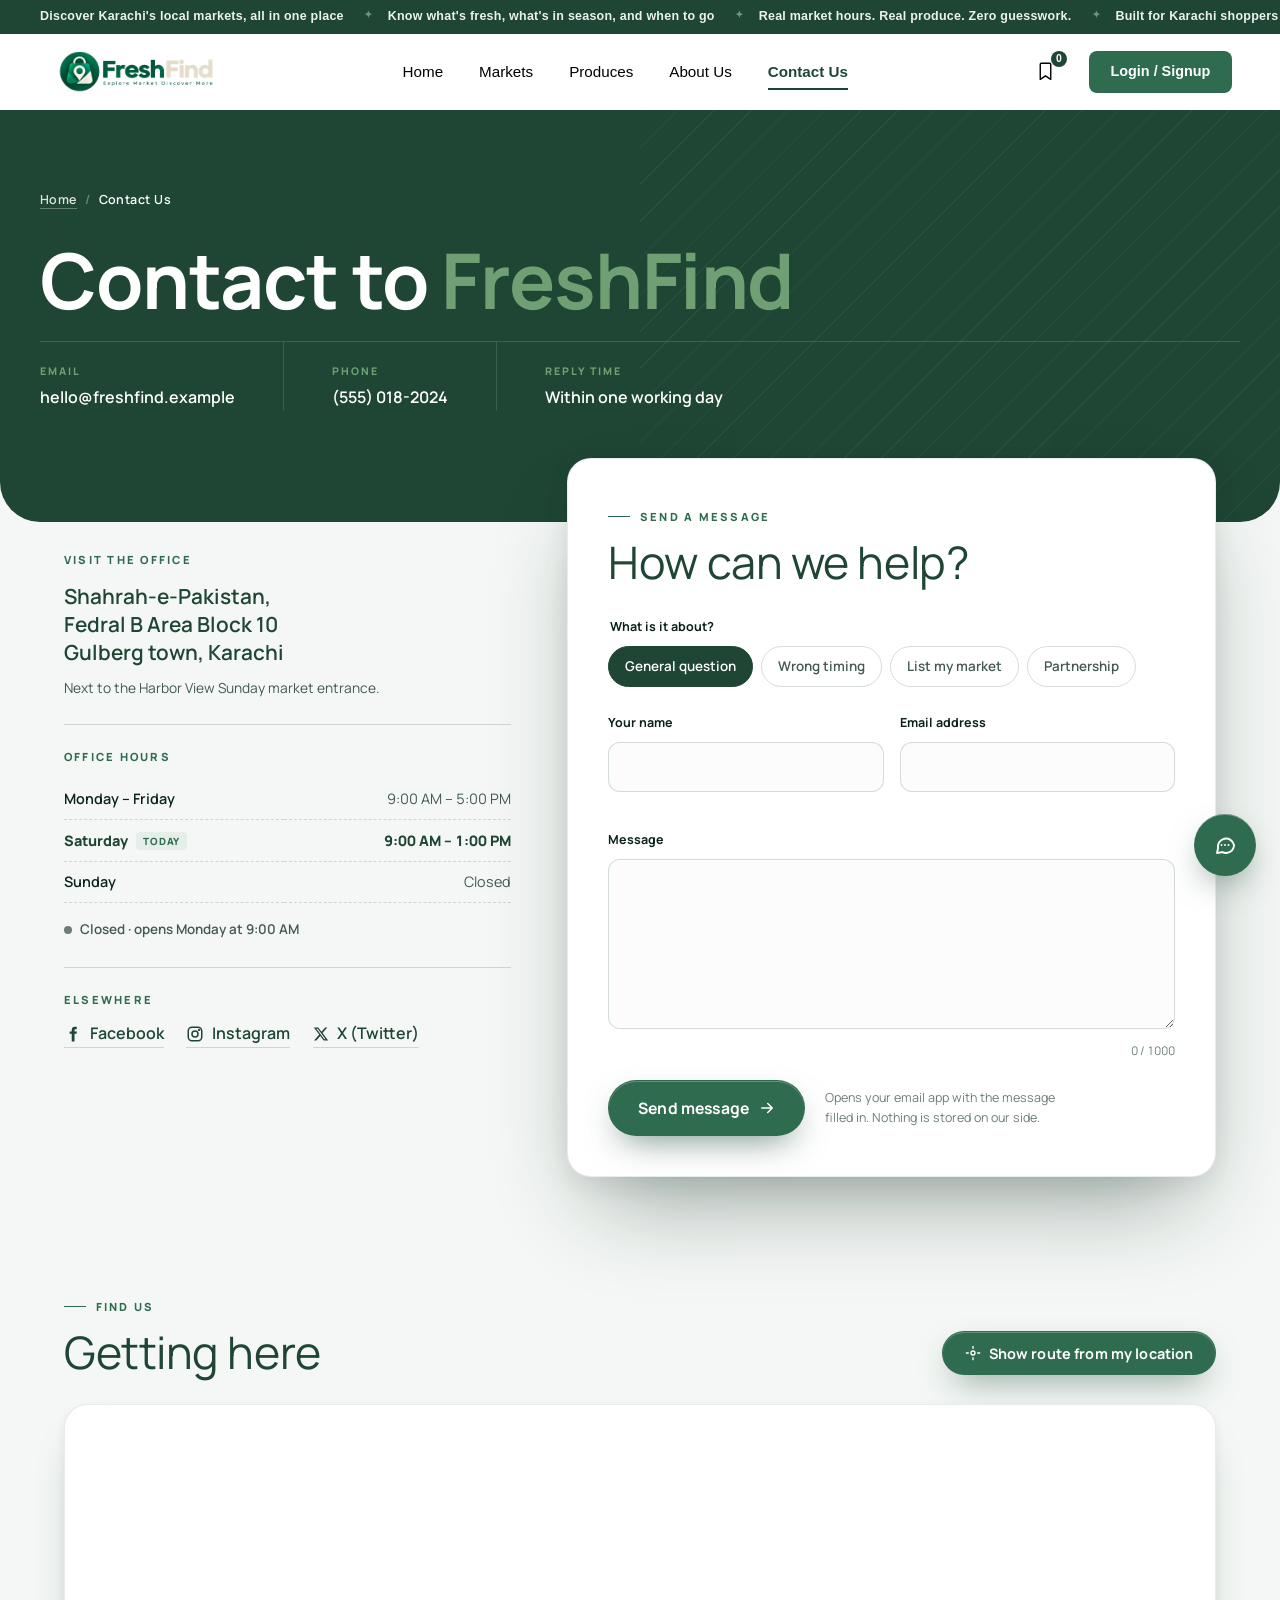
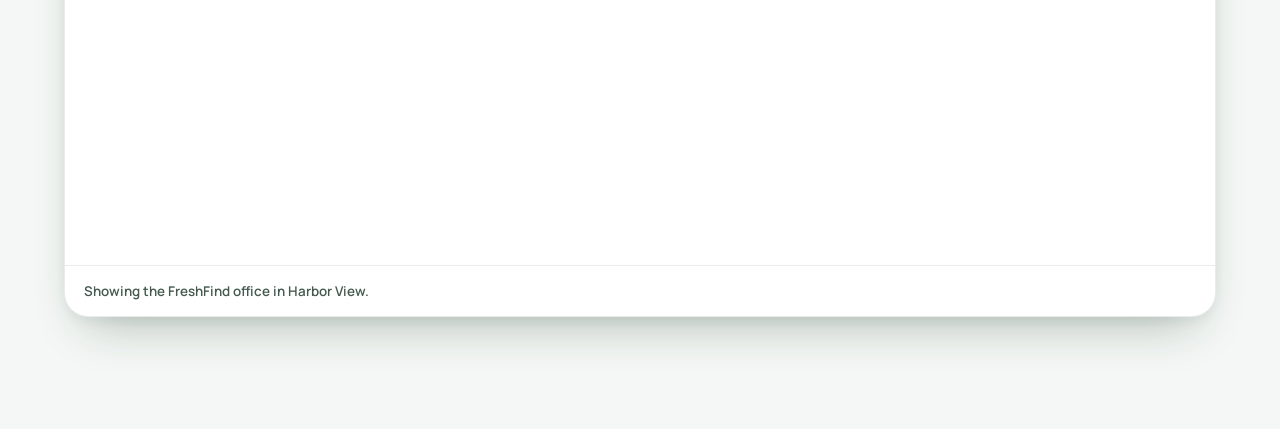
==== contact.html @ 45d4ac22 "testing responsive" ====
﻿<!DOCTYPE html>
<html lang="en">
<head>
<meta charset="UTF-8" />
<meta name="viewport" content="width=device-width, initial-scale=1.0" />
<title>Contact Us | FreshFind</title>
<meta name="description" content="Get in touch with the FreshFind team — questions about market listings, timings, or adding your farmers market." />
<meta name="theme-color" content="#1F4635" />

<link rel="icon" href="data:image/svg+xml,<svg xmlns=%22http://www.w3.org/2000/svg%22 viewBox=%220 0 100 100%22><text y=%22.9em%22 font-size=%2290%22>🥬</text></svg>" />

<link rel="preconnect" href="https://fonts.googleapis.com" />
<link rel="preconnect" href="https://fonts.gstatic.com" crossorigin />
<link href="https://fonts.googleapis.com/css2?family=Instrument+Serif:ital@0;1&family=Manrope:wght@400;500;600;700;800&display=swap" rel="stylesheet" />

<!-- shared site styles (navbar, footer, buttons, chat) + page styles -->
<link rel="stylesheet" href="css/index.css" />
<link rel="stylesheet" href="css/navbar.css" />
<link rel="stylesheet" href="css/contact.css" />
</head>
<body class="page-contact">

<div class="scroll-progress" id="scrollProgress" aria-hidden="true"></div>
<a href="#main" class="skip-link">Skip to main content</a>

<!-- ===================== TICKER ===================== -->
<div class="ff-ticker" id="ffTicker">
  <span class="sr-only">FreshFind helps you discover Karachi's local markets — what they sell, when they're open, and what's fresh right now.</span>
  <div class="ff-ticker__track" aria-hidden="true">
    <span class="ff-ticker__item">Discover Karachi's local markets, all in one place</span>
    <span class="ff-ticker__item">Know what's fresh, what's in season, and when to go</span>
    <span class="ff-ticker__item">Real market hours. Real produce. Zero guesswork.</span>
    <span class="ff-ticker__item">Built for Karachi shoppers who want it fresh, not stale</span>
    <span class="ff-ticker__item">Discover Karachi's local markets, all in one place</span>
    <span class="ff-ticker__item">Know what's fresh, what's in season, and when to go</span>
    <span class="ff-ticker__item">Real market hours. Real produce. Zero guesswork.</span>
    <span class="ff-ticker__item">Built for Karachi shoppers who want it fresh, not stale</span>
  </div>
</div>

<!-- ===================== NAVBAR ===================== -->
<header class="ff-navbar" id="ffNavbar" data-ff-state="top">
  <div class="ff-navbar__inner">

    <a href="index.html" class="ff-navbar__logo" aria-label="FreshFind">
      <img src="images/navbar/logo.png" alt="">
    </a>

    <nav class="ff-navbar__nav" aria-label="Primary">
      <ul class="ff-navbar__links">
        <li><a href="index.html" class="ff-navbar__link" data-ff-nav-link>Home</a></li>
        <li><a href="index.html#markets" class="ff-navbar__link" data-ff-nav-link>Markets</a></li>
        <li><a href="index.html#produces" class="ff-navbar__link" data-ff-nav-link>Produces</a></li>
        <li><a href="about.html" class="ff-navbar__link" data-ff-nav-link>About Us</a></li>
        <li><a href="contact.html" class="ff-navbar__link is-active" data-ff-nav-link aria-current="page">Contact Us</a></li>
      </ul>
    </nav>

    <div class="ff-navbar__actions">
      <button type="button" class="ff-navbar__bookmark" id="ffBookmarkBtn" aria-label="View saved items (0)">
        <svg class="ff-navbar__bookmark-icon" viewBox="0 0 24 24" fill="none" aria-hidden="true">
          <path d="M6 3.75C6 3.05964 6.55964 2.5 7.25 2.5H16.75C17.4404 2.5 18 3.05964 18 3.75V21L12 17L6 21V3.75Z"
            stroke="currentColor" stroke-width="1.6" stroke-linejoin="round" />
        </svg>
        <span class="ff-navbar__bookmark-badge" id="ffBookmarkCount" data-ff-count>0</span>
      </button>

      <a href="freshfind-login.html" class="ff-navbar__auth">Login / Signup</a>

      <button type="button" class="ff-navbar__hamburger" id="ffHamburgerBtn" aria-label="Open menu"
        aria-expanded="false" aria-controls="ffMobileMenu">
        <span class="ff-navbar__hamburger-line"></span>
        <span class="ff-navbar__hamburger-line"></span>
        <span class="ff-navbar__hamburger-line"></span>
      </button>
    </div>
  </div>

  <nav class="ff-mobile-menu" id="ffMobileMenu" aria-label="Mobile" hidden>
    <ul class="ff-mobile-menu__links">
      <li><a href="index.html" class="ff-mobile-menu__link" data-ff-nav-link>Home</a></li>
      <li><a href="index.html#markets" class="ff-mobile-menu__link" data-ff-nav-link>Markets</a></li>
      <li><a href="index.html#produces" class="ff-mobile-menu__link" data-ff-nav-link>Produces</a></li>
      <li><a href="about.html" class="ff-mobile-menu__link" data-ff-nav-link>About Us</a></li>
      <li><a href="contact.html" class="ff-mobile-menu__link is-active" data-ff-nav-link aria-current="page">Contact Us</a></li>
    </ul>
    <a href="freshfind-login.html" class="ff-mobile-menu__auth">Login / Signup</a>
  </nav>
</header>

<main id="main">

  <!-- ===================== PAGE HEADER ===================== -->
  <section class="page-header">
    <div class="page-header-inner">
      <nav class="breadcrumb" aria-label="Breadcrumb">
        <ol>
          <li><a href="index.html">Home</a></li>
          <li aria-current="page">Contact Us</li>
        </ol>
      </nav>

      <h1>Contact to <em>FreshFind</em></h1>

      <ul class="quick-contact">
        <li>
          <span class="qc-label">Email</span>
          <a href="mailto:hello@freshfind.example">hello@freshfind.example</a>
        </li>
        <li>
          <span class="qc-label">Phone</span>
          <a href="tel:+15550182024">(555) 018-2024</a>
        </li>
        <li>
          <span class="qc-label">Reply time</span>
          <span>Within one working day</span>
        </li>
      </ul>
    </div>
  </section>

  <!-- ===================== FORM + DETAILS ===================== -->
  <section class="contact-main">
    <div class="contact-grid">

      <div class="form-card reveal">
        <div class="form-card-head">
          <span class="step-label">Send a message</span>
          <h2>How can we help?</h2>
        </div>

        <form id="contactForm" novalidate>
          <fieldset class="topic-group">
            <legend>What is it about?</legend>
            <div class="topic-options">
              <label><input type="radio" name="topic" value="General question" checked /> <span>General question</span></label>
              <label><input type="radio" name="topic" value="Wrong market timing" /> <span>Wrong timing</span></label>
              <label><input type="radio" name="topic" value="List my market" /> <span>List my market</span></label>
              <label><input type="radio" name="topic" value="Partnership" /> <span>Partnership</span></label>
            </div>
          </fieldset>

          <div class="form-row">
            <div class="form-field">
              <label for="cName">Your name</label>
              <input type="text" id="cName" name="name" autocomplete="name" required />
              <small class="field-error" data-error-for="cName"></small>
            </div>
            <div class="form-field">
              <label for="cEmail">Email address</label>
              <input type="email" id="cEmail" name="email" autocomplete="email" required />
              <small class="field-error" data-error-for="cEmail"></small>
            </div>
          </div>

          <div class="form-field" id="marketField" hidden>
            <label for="cMarket">Which market? <span class="optional">(name &amp; area)</span></label>
            <input type="text" id="cMarket" name="market" placeholder="e.g. Riverside Farmers Market, Riverside" />
          </div>

          <div class="form-field">
            <label for="cMessage">Message</label>
            <textarea id="cMessage" name="message" rows="6" maxlength="1000" required></textarea>
            <div class="field-foot">
              <small class="field-error" data-error-for="cMessage"></small>
              <small class="char-count" id="charCount">0 / 1000</small>
            </div>
          </div>

          <div class="form-actions">
            <button type="submit" class="btn btn-primary btn-lg">
              Send message
              <svg viewBox="0 0 24 24" width="18" height="18" fill="none" stroke="currentColor" stroke-width="2" stroke-linecap="round" stroke-linejoin="round" aria-hidden="true"><path d="M5 12h14M13 6l6 6-6 6"/></svg>
            </button>
            <p class="form-note">Opens your email app with the message filled in. Nothing is stored on our side.</p>
          </div>
        </form>

        <div class="form-success" id="formSuccess" hidden>
          <h3>Almost done</h3>
          <p>Your email app should now be open with the message ready. Press <strong>Send</strong> there and we'll get back to you within one working day.</p>
          <button type="button" class="btn btn-outline" id="newMessageBtn">Write another message</button>
        </div>
      </div>

      <aside class="details reveal">
        <div class="details-block">
          <h3>Visit the office</h3>
          <address>
            Shahrah-e-Pakistan,<br>
            Fedral B Area Block 10 <br>
            Gulberg town, Karachi
          </address>
          <p class="details-note">Next to the Harbor View Sunday market entrance.</p>
        </div>

        <div class="details-block">
          <h3>Office hours</h3>
          <table class="hours-table" id="hoursTable">
            <tbody>
              <tr data-days="1,2,3,4,5"><th scope="row">Monday – Friday</th><td>9:00 AM – 5:00 PM</td></tr>
              <tr data-days="6"><th scope="row">Saturday</th><td>9:00 AM – 1:00 PM</td></tr>
              <tr data-days="0"><th scope="row">Sunday</th><td>Closed</td></tr>
            </tbody>
          </table>
          <p class="office-status" id="officeStatus" aria-live="polite"></p>
        </div>

        <div class="details-block">
          <h3>Elsewhere</h3>
          <ul class="social-list">
            <li><a href="#">
              <svg viewBox="0 0 24 24" width="18" height="18" fill="currentColor" aria-hidden="true"><path d="M14 8.5V6.8c0-.8.2-1.3 1.4-1.3H17V2.3c-.3 0-1.3-.1-2.5-.1-2.5 0-4.2 1.5-4.2 4.3v2H7.5v3.3h2.8V22H14v-10.2h2.8l.4-3.3H14z"/></svg>
              Facebook</a></li>
            <li><a href="#">
              <svg viewBox="0 0 24 24" width="18" height="18" fill="none" stroke="currentColor" stroke-width="2" stroke-linecap="round" stroke-linejoin="round" aria-hidden="true"><rect x="3" y="3" width="18" height="18" rx="5"/><circle cx="12" cy="12" r="4"/><circle cx="17.5" cy="6.5" r=".6" fill="currentColor"/></svg>
              Instagram</a></li>
            <li><a href="#">
              <svg viewBox="0 0 24 24" width="16" height="16" fill="currentColor" aria-hidden="true"><path d="M18.2 2.25h3.3l-7.2 8.26 8.5 11.24h-6.7l-5.2-6.82-6 6.82H1.6l7.7-8.84L1.2 2.25h6.8l4.7 6.23 5.5-6.23zm-1.2 17.52h1.8L7.1 4.13H5.1l11.9 15.64z"/></svg>
              X (Twitter)</a></li>
          </ul>
        </div>
      </aside>

    </div>
  </section>

  <!-- ===================== MAP ===================== -->
  <section class="map-section">
    <div class="map-head reveal">
      <div>
        <span class="step-label">Find us</span>
        <h2>Getting here</h2>
      </div>
      <div class="map-actions">
        <button type="button" class="btn btn-primary" id="locateBtn">
          <svg viewBox="0 0 24 24" width="16" height="16" fill="none" stroke="currentColor" stroke-width="2" stroke-linecap="round" stroke-linejoin="round" aria-hidden="true"><circle cx="12" cy="12" r="3"/><path d="M12 2v3M12 19v3M2 12h3M19 12h3"/></svg>
          Show route from my location
        </button>
        <button type="button" class="btn btn-outline" id="resetMapBtn" hidden>Show office only</button>
      </div>
    </div>

    <div class="map-frame reveal">
      <iframe
        id="mapFrame"
        title="Map showing the FreshFind office"
        src="https://www.google.com/maps?q=40.705,-73.97&z=15&output=embed"
        loading="lazy"
        referrerpolicy="no-referrer-when-downgrade"
        allowfullscreen></iframe>
      <p class="map-status" id="mapStatus" aria-live="polite">Showing the FreshFind office in Harbor View.</p>
    </div>
  </section>

  <!-- ===================== FOR MARKET ORGANISERS ===================== -->
  <!-- <section class="organisers">
    <div class="organisers-inner reveal">
      <div class="organisers-copy">
        <span class="step-label light">For market organisers</span>
        <h2>Run a farmers market? Get it listed.</h2>
        <p>
          Listing is free. Pick <strong>“List my market”</strong> in the form above and include
          the details below — we usually publish new markets within a week.
        </p>
      </div>
      <ol class="checklist">
        <li><span>01</span> Market name and full address</li>
        <li><span>02</span> Days and opening hours</li>
        <li><span>03</span> The produce you usually carry</li>
        <li><span>04</span> A contact for schedule changes</li>
      </ol>
    </div>
  </section> -->

</main>



<button class="back-to-top" id="backToTop" aria-label="Back to top">
  <svg viewBox="0 0 24 24" width="18" height="18" fill="none" stroke="currentColor" stroke-width="2" stroke-linecap="round" stroke-linejoin="round" aria-hidden="true"><path d="M12 19V5M6 11l6-6 6 6"/></svg>
</button>

<!-- ===================== CHATBOT ===================== -->
<button class="chatbot-launcher" id="chatbotLauncher" aria-label="Open FreshFind chat assistant">
  <span class="chatbot-ring"></span>
  <span class="chatbot-icon">
    <svg viewBox="0 0 24 24" width="24" height="24" fill="none" stroke="currentColor" stroke-width="1.9" stroke-linecap="round" stroke-linejoin="round" aria-hidden="true"><path d="M21 12a8 8 0 0 1-11.6 7.1L4 20l1-4.6A8 8 0 1 1 21 12z"/><path d="M8.5 12h.01M12 12h.01M15.5 12h.01"/></svg>
  </span>
</button>

<div class="chat-window" id="chatWindow" aria-hidden="true">
  <div class="chat-header">
    <span class="chat-title"><span class="chat-avatar">🤖</span> FreshFind Assistant <small>● Online</small></span>
    <button id="closeChat" aria-label="Close chat">✕</button>
  </div>
  <div class="chat-body" id="chatBody">
    <div class="msg bot">Hi! I can help with contact details, office hours, directions, or getting your market listed.</div>
  </div>
  <div class="quick-replies" id="quickReplies">
    <button type="button" data-q="What are your office hours?">Office hours</button>
    <button type="button" data-q="How do I list my market?">List my market</button>
    <button type="button" data-q="How long until you reply?">Reply time</button>
    <button type="button" data-q="Where is your office?">Directions</button>
  </div>
  <form class="chat-input" id="chatForm">
    <input type="text" id="chatInput" placeholder="Ask a question…" autocomplete="off" />
    <button type="submit" aria-label="Send message">
      <svg viewBox="0 0 24 24" width="18" height="18" fill="none" stroke="currentColor" stroke-width="2" stroke-linecap="round" stroke-linejoin="round" aria-hidden="true"><path d="M5 12h14M13 6l6 6-6 6"/></svg>
    </button>
  </form>
</div>


<script src="js/auth-gate.js"></script>
<script src="js/navbar.js" defer></script>
<script src="js/contact.js" defer></script>
</body>
</html>
---- css/index.css ----
/* =========================================================
   FreshFind — Home Page Styles
   Theme: eGreen Basket · "Emerald Gradient"
   A single green → teal colour family, expressed as linear
   gradients across every surface: hero, sections, cards,
   borders, buttons, and headings.
========================================================= */

:root {
    /* brand palette */
    --color-primary: #2F6B4F;
    --color-primary-dark: #1F4635;
    --color-primary-light: #6F9F72;

    /* core colours */
    --emerald-950: #0f241b;
    --emerald-900: #142e23;
    --emerald-800: var(--color-primary-dark);
    --emerald-700: var(--color-primary);
    --emerald-600: var(--color-primary);
    --emerald-500: var(--color-primary-light);
    --teal-600: var(--color-primary-light);
    --teal-500: var(--color-primary-light);
    --lime-400: var(--color-primary-light);
    --lime-300: #a9c9aa;
    --mint-50: #f4f7f5;
    --mint-100: #e6eeea;

    --ink: #0b2219;
    --ink-2: #44594f;
    --ink-3: #6b7f75;
    --white: #ffffff;

    --line: rgba(31, 70, 53, .10);
    --line-2: rgba(31, 70, 53, .18);
    --line-light: rgba(255, 255, 255, .14);

    /* ---- gradient system (used site-wide) ---- */
    --g-hero: var(--color-primary-dark);
    --g-brand: var(--color-primary);
    --g-brand-hover: var(--color-primary-dark);
    --g-accent: var(--color-primary-light);
    --g-text: var(--color-primary);
    --g-text-light: var(--color-primary-light);
    --g-page: #f4f7f5;
    --g-section: #e6eeea;
    --g-card: #ffffff;
    --g-thumb: var(--color-primary-dark);
    --g-border: rgba(31, 70, 53, .3);
    --g-glass: rgba(255, 255, 255, .1);

    --shadow-sm: 0 2px 6px rgba(20, 46, 35, .06), 0 10px 24px -12px rgba(20, 46, 35, .2);
    --shadow-md: 0 4px 12px rgba(20, 46, 35, .06), 0 26px 50px -22px rgba(20, 46, 35, .32);
    --shadow-lg: 0 8px 24px rgba(20, 46, 35, .08), 0 46px 90px -30px rgba(20, 46, 35, .45);
    --glow-brand: 0 14px 34px -12px rgba(31, 70, 53, .65);

    --radius-xl: 32px;
    --radius-lg: 24px;
    --radius-md: 16px;
    --radius-sm: 12px;

    --ff-display: 'Instrument Serif', Georgia, serif;
    --ff-body: 'Manrope', system-ui, sans-serif;

    --ease: cubic-bezier(.2, .7, .2, 1);
    --ease-spring: cubic-bezier(.34, 1.56, .64, 1);
    --nav-h: 64px;
}

*,
*::before,
*::after {
    box-sizing: border-box;
}

html {
    scroll-behavior: smooth;
    scroll-padding-top: 100px;
}

body {
    margin: 0;
    font-family: var(--ff-body);
    color: var(--ink);
    background: var(--g-page);
    background-color: var(--mint-50);
    line-height: 1.6;
    -webkit-font-smoothing: antialiased;
    overflow-x: hidden;
}

::selection {
    background: rgba(111, 159, 114, .45);
    color: var(--emerald-950);
}

h1,
h2,
h3,
h4 {
    font-family: var(--ff-body);
    margin: 0 0 .5em;
    line-height: 1.15;
    color: var(--emerald-900);
    letter-spacing: -.01em;
}

p {
    margin: 0 0 1em;
    color: var(--ink-2);
}

a {
    color: inherit;
    text-decoration: none;
}

.hidden {
    display: none !important;
}

ul {
    list-style: none;
    margin: 0;
    padding: 0;
}

button {
    font-family: inherit;
    cursor: pointer;
    color: inherit;
}

input,
select {
    font-family: inherit;
}

img {
    max-width: 100%;
    display: block;
}

:focus-visible {
    outline: 2.5px solid var(--lime-400);
    outline-offset: 3px;
}

.skip-link {
    position: absolute;
    left: -999px;
    top: 0;
    background: var(--emerald-900);
    color: #fff;
    font-weight: 700;
    padding: .75rem 1.25rem;
    z-index: 2000;
    border-radius: 0 0 10px 0;
}

.skip-link:focus {
    left: 0;
}

.back-to-top {
    position: fixed;
    bottom: 24px;
    left: 24px;
    width: 48px;
    height: 48px;
    border-radius: 50%;
    background: var(--g-brand);
    border: none;
    color: #fff;
    display: grid;
    place-items: center;
    box-shadow: var(--glow-brand);
    z-index: 650;
    opacity: 0;
    visibility: hidden;
    transform: translateY(12px);
    transition: opacity .25s ease, visibility .25s ease, transform .3s var(--ease);
}

.back-to-top.show {
    opacity: 1;
    visibility: visible;
    transform: translateY(0);
}

.back-to-top:hover {
    transform: translateY(-4px);
}

/* ---------- utility ---------- */
/* reveal uses the independent `translate` property so it never fights 3D tilt transforms */
.reveal {
    opacity: 0;
    translate: 0 14px;
    transition:
        opacity .6s ease var(--d, 0s),
        translate .6s ease var(--d, 0s),
        transform .35s var(--ease),
        box-shadow .4s ease,
        border-color .4s ease,
        background .4s ease;
}

.reveal.in-view {
    opacity: 1;
    translate: 0 0;
}

/* ---------- buttons ---------- */
.btn {
    position: relative;
    overflow: hidden;
    isolation: isolate;
    display: inline-flex;
    align-items: center;
    justify-content: center;
    gap: .55em;
    padding: .72rem 1.35rem;
    border-radius: 999px;
    border: 1px solid transparent;
    font-weight: 700;
    font-size: .9rem;
    letter-spacing: .01em;
    transition: transform .25s var(--ease), box-shadow .3s ease, background .3s ease, color .2s ease, border-color .2s ease;
    white-space: nowrap;
}

.btn svg {
    transition: transform .3s var(--ease);
}

.btn:hover svg {
    transform: translateX(3px);
}

.btn:active {
    transform: scale(.97);
}

.btn-primary {
    background: var(--g-brand);
    background-size: 180% 180%;
    background-position: 0% 50%;
    color: #fff;
    box-shadow: inset 0 1px 0 rgba(255, 255, 255, .25), var(--glow-brand);
}

.btn-primary:hover {
    background-position: 100% 50%;
    box-shadow: inset 0 1px 0 rgba(255, 255, 255, .25), 0 20px 44px -12px rgba(31, 70, 53, .75);
}

.btn-ghost {
    background: var(--g-glass);
    color: #fff;
    border-color: rgba(255, 255, 255, .28);
    backdrop-filter: blur(10px);
    -webkit-backdrop-filter: blur(10px);
}

.btn-ghost:hover {
    border-color: var(--lime-300);
    background: rgba(255, 255, 255, .18);
}

.btn-outline {
    background: var(--g-card);
    color: var(--emerald-800);
    border-color: var(--line-2);
}

.btn-outline:hover {
    border-color: var(--emerald-500);
}

.btn-outline.active {
    background: #e6eeea;
    border-color: var(--emerald-500);
    color: var(--emerald-700);
}

.btn-outline-sm {
    background: var(--g-card);
    color: var(--emerald-800);
    border: 1px solid var(--line-2);
    padding: .45rem .9rem;
    border-radius: 999px;
    font-weight: 600;
    font-size: .8rem;
}

.btn-outline-sm:hover {
    border-color: var(--emerald-500);
}

.btn-text {
    background: none;
    border: none;
    color: var(--ink-3);
    padding: .72rem .5rem;
    text-decoration: underline;
    text-underline-offset: 3px;
}

.btn-text:hover {
    color: var(--emerald-700);
}

.btn-lg {
    padding: 1rem 1.8rem;
    font-size: .98rem;
}

.btn-block {
    width: 100%;
}

/* =========================================================
   NAVBAR — transparent on the dark hero, glass once scrolled
========================================================= */
.navbar {
    position: fixed;
    top: 0;
    left: 0;
    right: 0;
    z-index: 500;
    padding: 14px 1.25rem 0;
    transition: padding .35s var(--ease);
}

.navbar.scrolled {
    padding-top: 10px;
}

.nav-inner {
    max-width: 1280px;
    margin: 0 auto;
    height: var(--nav-h);
    padding: 0 .7rem 0 .8rem;
    display: flex;
    align-items: center;
    justify-content: space-between;
    gap: 1rem;
    position: relative;
    border-radius: 999px;
    border: 1px solid transparent;
    transition: background .35s ease, border-color .35s ease, box-shadow .35s ease;
}

.navbar.scrolled .nav-inner {
    background: rgba(31, 70, 53, .92);
    backdrop-filter: blur(20px) saturate(160%);
    -webkit-backdrop-filter: blur(20px) saturate(160%);
    border-color: var(--line-light);
    box-shadow: var(--shadow-lg);
}

.brand {
    display: flex;
    align-items: center;
    gap: .7rem;
}

.brand-icon {
    display: grid;
    place-items: center;
    width: 42px;
    height: 42px;
    border-radius: 50%;
    font-size: 1.2rem;
    background: var(--g-accent);
    box-shadow: inset 0 1px 0 rgba(255, 255, 255, .5), 0 8px 22px -8px rgba(111, 159, 114, .7);
    transition: transform .5s var(--ease-spring);
}

.brand:hover .brand-icon {
    transform: rotate(-14deg) scale(1.08);
}

.brand-text {
    display: flex;
    flex-direction: column;
    font-family: var(--ff-display);
    font-weight: 400;
    color: #fff;
    font-size: 1.6rem;
    line-height: .95;
}

.brand-text small {
    font-family: var(--ff-body);
    font-weight: 700;
    font-size: .56rem;
    letter-spacing: .22em;
    text-transform: uppercase;
    margin-top: 4px;
    background: var(--g-text-light);
    -webkit-background-clip: text;
    background-clip: text;
    color: transparent;
}

.nav-links {
    display: flex;
    align-items: center;
    gap: .2rem;
    padding: .3rem;
    border-radius: 999px;
    background: var(--g-glass);
    border: 1px solid var(--line-light);
    backdrop-filter: blur(10px);
    -webkit-backdrop-filter: blur(10px);
}

.nav-link {
    position: relative;
    font-weight: 600;
    color: rgba(255, 255, 255, .78);
    padding: .45rem .9rem;
    font-size: .84rem;
    border-radius: 999px;
    transition: color .2s ease, background .25s ease;
}

.nav-link:hover {
    color: #fff;
    background: rgba(255, 255, 255, .1);
}

.nav-link.active {
    color: var(--emerald-950);
    background: var(--g-accent);
    box-shadow: 0 6px 18px -6px rgba(111, 159, 114, .7);
}

.nav-actions {
    display: flex;
    align-items: center;
    gap: .5rem;
}

.nav-actions .btn {
    padding: .6rem 1.15rem;
    font-size: .84rem;
}

.icon-btn {
    position: relative;
    background: var(--g-glass);
    border: 1px solid var(--line-light);
    border-radius: 999px;
    width: 42px;
    height: 42px;
    display: flex;
    align-items: center;
    justify-content: center;
    color: #fff;
    transition: border-color .2s ease, transform .25s var(--ease);
}

.icon-btn:hover {
    border-color: var(--lime-300);
    transform: translateY(-2px);
}

.badge {
    position: absolute;
    top: -4px;
    right: -4px;
    background: var(--g-accent);
    color: var(--emerald-950);
    font-size: .62rem;
    font-weight: 800;
    border-radius: 999px;
    min-width: 18px;
    height: 18px;
    display: flex;
    align-items: center;
    justify-content: center;
    padding: 0 4px;
    box-shadow: 0 0 0 2px var(--emerald-900);
}

.hamburger {
    display: none;
    background: var(--g-glass);
    border: 1px solid var(--line-light);
    border-radius: 50%;
    width: 42px;
    height: 42px;
    flex-direction: column;
    justify-content: center;
    align-items: center;
    gap: 5px;
    padding: 0;
}

.hamburger span {
    display: block;
    width: 18px;
    height: 1.5px;
    border-radius: 2px;
    background: #fff;
    transition: transform .3s var(--ease), opacity .25s ease;
}

.hamburger[aria-expanded="true"] span:nth-child(1) {
    transform: translateY(6.5px) rotate(45deg);
}

.hamburger[aria-expanded="true"] span:nth-child(2) {
    opacity: 0;
}

.hamburger[aria-expanded="true"] span:nth-child(3) {
    transform: translateY(-6.5px) rotate(-45deg);
}

.bookmark-panel {
    position: absolute;
    top: calc(100% + 12px);
    right: .5rem;
    width: 340px;
    max-width: 90vw;
    background: var(--g-card);
    border-radius: var(--radius-lg);
    box-shadow: var(--shadow-lg);
    border: 1px solid var(--line);
    padding: 1.1rem;
    opacity: 0;
    visibility: hidden;
    transform: translateY(-10px) scale(.98);
    transform-origin: top right;
    transition: all .25s var(--ease);
    z-index: 600;
    overflow: hidden;
}

.bookmark-panel::before {
    content: '';
    position: absolute;
    top: 0;
    left: 0;
    right: 0;
    height: 4px;
    background: var(--g-brand);
}

.bookmark-panel.open {
    opacity: 1;
    visibility: visible;
    transform: translateY(0) scale(1);
}

.bookmark-panel-head {
    display: flex;
    align-items: center;
    justify-content: space-between;
    margin-bottom: .8rem;
}

.bookmark-panel-head h3 {
    font-family: var(--ff-display);
    font-weight: 400;
    font-size: 1.5rem;
    margin: 0;
}

.bookmark-panel-head button {
    background: none;
    border: none;
    font-size: 1rem;
    color: var(--ink-3);
}

.bookmark-list {
    max-height: 260px;
    overflow-y: auto;
    display: flex;
    flex-direction: column;
    gap: .5rem;
}

.bookmark-list .empty {
    color: var(--ink-3);
    font-size: .85rem;
    padding: .5rem 0;
}

.bookmark-item {
    border: 1px solid var(--line);
    background: var(--mint-100);
    border-radius: var(--radius-sm);
    padding: .65rem .75rem;
}

.bookmark-item-head {
    display: flex;
    justify-content: space-between;
    align-items: center;
    gap: .5rem;
}

.bookmark-item-head strong {
    font-size: .86rem;
}

.bookmark-item-head button {
    background: none;
    border: none;
    color: #dc2626;
    font-size: .8rem;
    font-weight: 600;
}

.bookmark-item input {
    width: 100%;
    margin-top: .45rem;
    font-size: .8rem;
    padding: .45rem .6rem;
    border: 1px solid var(--line-2);
    border-radius: 8px;
    background: #fff;
    color: var(--ink);
}

.bookmark-actions {
    display: flex;
    gap: .5rem;
    margin-top: .9rem;
}

/* =========================================================
   HERO
========================================================= */
.hero {
    position: relative;
    overflow: hidden;
    padding: calc(var(--nav-h) + 4.5rem) 1.5rem 5rem;
    display: flex;
    align-items: center;
    border-radius: 0 0 32px 32px;
    background: var(--g-hero);
}

.hero-inner {
    position: relative;
    width: 100%;
    max-width: 1280px;
    margin: 0 auto;
    display: grid;
    grid-template-columns: minmax(0, 1.05fr) minmax(0, 1fr);
    gap: 4rem;
    align-items: center;
}

.hero-content {
    position: relative;
    max-width: 640px;
}

.eyebrow {
    color: var(--color-primary-light);
    font-weight: 700;
    font-size: .78rem;
    letter-spacing: .12em;
    text-transform: uppercase;
    margin: 0 0 1.4rem;
}

.hero h1 {
    font-family: var(--ff-display);
    font-weight: 400;
    font-size: clamp(3.2rem, 7.4vw, 6.6rem);
    line-height: .95;
    letter-spacing: -.02em;
    color: #fff;
    margin-bottom: 1.6rem;
}

.hero h1 em {
    color: var(--color-primary-light);
}

.hero-sub {
    font-size: 1.08rem;
    max-width: 520px;
    margin: 0 0 1.8rem;
    color: rgba(231, 251, 233, .78);
}

.hero-meta {
    display: flex;
    flex-wrap: wrap;
    gap: .6rem;
    margin-bottom: 2rem;
}

.live-chip {
    display: inline-flex;
    align-items: center;
    gap: .5rem;
    border: 1px solid var(--line-light);
    padding: .45rem .9rem;
    border-radius: 999px;
    font-weight: 600;
    font-size: .8rem;
    color: #e7fbe9;
    font-variant-numeric: tabular-nums;
}

.live-chip-btn {
    background: none;
    font-family: inherit;
    cursor: pointer;
    transition: border-color .2s ease, color .2s ease;
}

.live-chip-btn:hover {
    border-color: var(--color-primary-light);
    color: #fff;
}

.live-chip .dot {
    width: 7px;
    height: 7px;
    border-radius: 50%;
    background: var(--color-primary-light);
}

.hero-ctas {
    display: flex;
    flex-wrap: wrap;
    gap: .9rem;
    margin-bottom: 2.4rem;
}

.visitor-counter {
    font-size: .85rem;
    color: rgba(231, 251, 233, .65);
    margin: 0;
}

.visitor-counter strong {
    color: #fff;
    font-variant-numeric: tabular-nums;
}

/* ---------- hero photo ---------- */
.hero-photo {
    margin: 0;
    border-radius: 20px;
    overflow: hidden;
    aspect-ratio: 4 / 3.4;
    background: var(--emerald-900);
}

.hero-photo img {
    display: block;
    width: 100%;
    height: 100%;
    object-fit: cover;
}

/* ---------- hero stats strip ---------- */
.stats-strip {
    display: grid;
    grid-template-columns: repeat(4, 1fr);
    margin: 0 0 1.6rem;
    padding: 1.2rem 0;
    border-top: 1px solid var(--line-light);
    border-bottom: 1px solid var(--line-light);
}

.stat-card {
    padding: 0 1rem;
    border-left: 1px solid var(--line-light);
}

.stat-card:first-child {
    padding-left: 0;
    border-left: none;
}

.stat-num {
    display: block;
    font-family: var(--ff-display);
    font-size: 2.4rem;
    line-height: 1;
    color: #fff;
    margin-bottom: .3rem;
}

.stat-label {
    font-size: .64rem;
    font-weight: 700;
    color: rgba(231, 251, 233, .65);
    text-transform: uppercase;
    letter-spacing: .12em;
    line-height: 1.3;
    display: block;
}

/* =========================================================
   SECTIONS (generic)
========================================================= */
.section {
    position: relative;
    max-width: 1280px;
    margin: 0 auto;
    padding: 7rem 1.5rem;
}

/* full-bleed gradient band behind the highlights section */
.highlights::before {
    content: '';
    position: absolute;
    top: 0;
    bottom: 0;
    left: 50%;
    width: 100vw;
    transform: translateX(-50%);
    background: var(--g-section);
    border-radius: 56px;
    z-index: -1;
}

.section-head {
    text-align: center;
    max-width: 720px;
    margin: 0 auto 3.2rem;
}

.section-tag {
    display: inline-flex;
    align-items: center;
    color: var(--color-primary);
    font-weight: 700;
    font-size: .74rem;
    letter-spacing: .14em;
    text-transform: uppercase;
    margin-bottom: .9rem;
}

.section-head h2 {
    font-family: var(--ff-display);
    font-weight: 400;
    font-size: clamp(2.4rem, 5vw, 4rem);
    line-height: 1;
    letter-spacing: -.015em;
    color: var(--emerald-950);
    margin-bottom: 1rem;
}

.section-head p {
    font-size: 1.02rem;
    margin: 0;
}

/* ---------- gradient-bordered surface (reused) ---------- */
.find-form,
.market-card,
.seasonal-card {
    border: 1px solid transparent;
    background: var(--g-card);
    border-color: var(--g-border);
}

/* ---------- find form ---------- */
.find-form {
    display: flex;
    flex-wrap: wrap;
    align-items: flex-end;
    gap: 1rem;
    padding: 1.3rem;
    border-radius: var(--radius-lg);
    box-shadow: var(--shadow-lg);
    margin-bottom: 1.5rem;
    position: relative;
}

.field {
    display: flex;
    flex-direction: column;
    gap: .45rem;
    flex: 1 1 150px;
    min-width: 140px;
}

.field label {
    font-size: .66rem;
    font-weight: 800;
    color: var(--emerald-700);
    text-transform: uppercase;
    letter-spacing: .18em;
    padding-left: .2rem;
}

.field select {
    appearance: none;
    -webkit-appearance: none;
    padding: .8rem 2.4rem .8rem 1rem;
    border-radius: var(--radius-sm);
    border: 1px solid var(--line-2);
    background:
        url("data:image/svg+xml,%3Csvg xmlns='http://www.w3.org/2000/svg' width='12' height='12' viewBox='0 0 24 24' fill='none' stroke='%231F4635' stroke-width='2.5' stroke-linecap='round' stroke-linejoin='round'%3E%3Cpath d='m6 9 6 6 6-6'/%3E%3C/svg%3E") no-repeat right 1rem center,
        #ffffff;
    font-size: .92rem;
    font-weight: 600;
    color: var(--ink);
    cursor: pointer;
    transition: border-color .2s ease, box-shadow .2s ease;
}

.field select:hover {
    border-color: var(--emerald-500);
}

.field select:focus {
    outline: none;
    border-color: var(--emerald-500);
    box-shadow: 0 0 0 4px rgba(31, 70, 53, .16);
}

.field-actions {
    display: flex;
    gap: .6rem;
    align-items: center;
    flex-wrap: wrap;
}

.field-actions .btn {
    padding-block: .8rem;
}

.results-meta {
    font-size: .82rem;
    font-weight: 700;
    margin-bottom: 1.4rem;
    min-height: 1.4em;
    background: var(--g-text);
    -webkit-background-clip: text;
    background-clip: text;
    color: transparent;
    width: fit-content;
}

/* ---------- market grid / 3D cards ---------- */
.market-grid {
    display: grid;
    grid-template-columns: repeat(auto-fill, minmax(280px, 1fr));
    gap: 1.6rem;
}

.market-card {
    --rx: 0deg;
    --ry: 0deg;
    --lift: 0px;
    --mx: 50%;
    --my: 0%;
    position: relative;
    border-radius: var(--radius-lg);
    box-shadow: var(--shadow-md);
    display: flex;
    flex-direction: column;
    transform-style: preserve-3d;
    transform: perspective(1000px) translateY(var(--lift)) rotateX(var(--rx)) rotateY(var(--ry));
}

.market-card:hover {
    --lift: -10px;
    box-shadow: var(--shadow-lg);
}

.market-grid .market-card:nth-child(1) { --d: .02s; }
.market-grid .market-card:nth-child(2) { --d: .09s; }
.market-grid .market-card:nth-child(3) { --d: .16s; }
.market-grid .market-card:nth-child(4) { --d: .23s; }
.market-grid .market-card:nth-child(5) { --d: .06s; }
.market-grid .market-card:nth-child(6) { --d: .13s; }
.market-grid .market-card:nth-child(7) { --d: .2s; }
.market-grid .market-card:nth-child(8) { --d: .27s; }

/* photo at the top of each market card */
.market-thumb {
    position: relative;
    height: 180px;
    margin: .55rem .55rem 0;
    border-radius: calc(var(--radius-lg) - 8px);
    overflow: hidden;
    background: var(--mint-100);
}

.market-thumb img {
    display: block;
    width: 100%;
    height: 100%;
    object-fit: cover;
    transition: transform .6s var(--ease);
}

.market-card:hover .market-thumb img {
    transform: scale(1.05);
}

.status-chip {
    position: absolute;
    top: 20px;
    left: 20px;
    z-index: 5;
    display: inline-flex;
    align-items: center;
    gap: .35rem;
    font-size: .64rem;
    font-weight: 800;
    letter-spacing: .1em;
    text-transform: uppercase;
    padding: .34rem .7rem;
    border-radius: 999px;
    background: rgba(15, 36, 27, .72);
    border: 1px solid rgba(255, 255, 255, .2);
    color: rgba(255, 255, 255, .85);
    backdrop-filter: blur(8px);
    -webkit-backdrop-filter: blur(8px);
    transform: translateZ(40px);
}

.status-chip.open {
    background: var(--g-accent);
    border-color: transparent;
    color: var(--emerald-950);
    box-shadow: 0 6px 18px -4px rgba(111, 159, 114, .7);
}

.bookmark-star {
    position: absolute;
    top: 16px;
    right: 16px;
    z-index: 5;
    width: 38px;
    height: 38px;
    border-radius: 50%;
    border: 1px solid rgba(255, 255, 255, .22);
    background: rgba(15, 36, 27, .72);
    backdrop-filter: blur(8px);
    -webkit-backdrop-filter: blur(8px);
    color: #fff;
    font-size: 1.05rem;
    display: flex;
    align-items: center;
    justify-content: center;
    transform: translateZ(40px);
    transition: transform .25s var(--ease-spring), background .2s ease, color .2s ease;
}

.bookmark-star:hover {
    transform: translateZ(40px) scale(1.12);
    border-color: var(--lime-300);
}

.bookmark-star.active {
    color: var(--emerald-950);
    background: var(--g-accent);
    border-color: transparent;
    box-shadow: 0 6px 18px -4px rgba(111, 159, 114, .8);
}

.bookmark-star.pop {
    animation: starPop .45s var(--ease-spring);
}

@keyframes starPop {
    0% { transform: translateZ(40px) scale(1); }
    40% { transform: translateZ(40px) scale(1.45) rotate(-18deg); }
    100% { transform: translateZ(40px) scale(1); }
}

.market-body {
    padding: 1.3rem 1.4rem 1.4rem;
    display: flex;
    flex-direction: column;
    gap: .55rem;
    flex: 1;
    transform: translateZ(20px);
}

.market-body h3 {
    font-family: var(--ff-display);
    font-weight: 400;
    font-size: 1.65rem;
    line-height: 1.05;
    color: var(--emerald-950);
    margin: 0;
}

.market-loc {
    font-size: .78rem;
    font-weight: 700;
    color: var(--emerald-700);
    display: flex;
    align-items: center;
    gap: .3rem;
    margin: 0;
}

.market-loc .loc-pin {
    flex: 0 0 auto;
}

.market-desc {
    font-size: .86rem;
    margin: 0;
}

.market-tags {
    display: flex;
    flex-wrap: wrap;
    gap: .4rem;
    margin-top: .3rem;
}

.tag {
    background: #e6eeea;
    color: var(--emerald-800);
    font-size: .68rem;
    font-weight: 700;
    padding: .26rem .7rem;
    border-radius: 999px;
}

.market-foot {
    display: flex;
    justify-content: space-between;
    align-items: center;
    gap: .5rem;
    margin-top: auto;
    padding-top: .9rem;
    font-size: .74rem;
    font-weight: 600;
    color: var(--ink-3);
    border-top: 1px solid rgba(31, 70, 53, .2);
}

.distance-chip {
    font-weight: 800;
    color: var(--teal-600);
}

.no-results {
    text-align: center;
    padding: 3rem 1rem;
    color: var(--ink-3);
    grid-column: 1/-1;
    border: 1.5px dashed var(--line-2);
    border-radius: var(--radius-lg);
    background: var(--g-card);
}

/* ---------- carousel ---------- */
.carousel {
    display: flex;
    align-items: center;
    gap: .9rem;
    margin-bottom: 1.2rem;
}

.carousel-viewport {
    flex: 1;
    overflow: hidden;
    padding: 1rem 0 1.6rem;
    margin: -1rem 0 -1.6rem;
}

.carousel-track {
    display: flex;
    transition: transform .8s cubic-bezier(.65, 0, .35, 1);
}

.carousel-slide {
    flex: 0 0 100%;
    padding: .5rem;
}

@media(min-width:720px) {
    .carousel-slide {
        flex: 0 0 50%;
    }
}

@media(min-width:1060px) {
    .carousel-slide {
        flex: 0 0 33.3333%;
    }
}

.highlight-card {
    --rx: 0deg;
    --ry: 0deg;
    --mx: 50%;
    --my: 0%;
    position: relative;
    overflow: hidden;
    background:
        radial-gradient(360px circle at var(--mx) var(--my), rgba(255, 255, 255, .14), transparent 50%),
        var(--g-hero);
    color: #fff;
    border-radius: var(--radius-lg);
    padding: 1.6rem;
    height: 100%;
    display: flex;
    flex-direction: column;
    gap: .55rem;
    box-shadow: var(--shadow-lg);
    min-height: 220px;
    transform: perspective(900px) rotateX(var(--rx)) rotateY(var(--ry));
    transition: transform .4s var(--ease);
}

.highlight-card::after {
    content: '';
    position: absolute;
    right: -40px;
    bottom: -40px;
    width: 180px;
    height: 180px;
    border-radius: 50%;
    border: 1px solid rgba(111, 159, 114, .4);
    box-shadow: 0 0 0 24px rgba(111, 159, 114, .06), 0 0 0 48px rgba(111, 159, 114, .03);
    pointer-events: none;
}

.highlight-card h3 {
    font-family: var(--ff-display);
    font-weight: 400;
    color: #fff;
    margin: .4rem 0 .2rem;
    font-size: 1.9rem;
    line-height: 1.05;
}

.highlight-card p {
    color: rgba(231, 251, 233, .8);
    margin: 0;
    font-size: .86rem;
}

.highlight-badge {
    align-self: flex-start;
    background: var(--g-accent);
    color: var(--emerald-950);
    font-size: .64rem;
    font-weight: 800;
    letter-spacing: .12em;
    text-transform: uppercase;
    padding: .32rem .75rem;
    border-radius: 999px;
}

.highlight-fallback .highlight-badge {
    animation: none;
}

.carousel-btn {
    flex: 0 0 auto;
    width: 50px;
    height: 50px;
    border-radius: 50%;
    border: none;
    background: var(--g-brand);
    color: #fff;
    display: grid;
    place-items: center;
    box-shadow: var(--glow-brand);
    transition: transform .3s var(--ease);
}

.carousel-btn:hover {
    transform: scale(1.1);
}

.carousel-dots {
    display: flex;
    justify-content: center;
    gap: .5rem;
    margin-bottom: 7rem;
}

.carousel-dots span {
    width: 8px;
    height: 8px;
    border-radius: 999px;
    background: var(--line-2);
    transition: background .3s ease, width .4s var(--ease);
}

.carousel-dots span.active {
    width: 28px;
    background: var(--g-brand);
}

/* ---------- seasonal strip ---------- */
.seasonal-strip {
    display: grid;
    grid-template-columns: repeat(auto-fill, minmax(180px, 1fr));
    gap: 1.1rem;
}

.seasonal-card {
    --rx: 0deg;
    --ry: 0deg;
    --lift: 0px;
    position: relative;
    border-radius: var(--radius-lg);
    padding: 1.1rem 1.1rem 1.4rem;
    text-align: center;
    box-shadow: var(--shadow-sm);
    transform-style: preserve-3d;
    transform: perspective(800px) translateY(var(--lift)) rotateX(var(--rx)) rotateY(var(--ry));
}

.seasonal-card:hover {
    --lift: -8px;
    box-shadow: var(--shadow-lg);
}

.seasonal-strip .seasonal-card:nth-child(1) { --d: .02s; }
.seasonal-strip .seasonal-card:nth-child(2) { --d: .08s; }
.seasonal-strip .seasonal-card:nth-child(3) { --d: .14s; }
.seasonal-strip .seasonal-card:nth-child(4) { --d: .2s; }
.seasonal-strip .seasonal-card:nth-child(5) { --d: .26s; }
.seasonal-strip .seasonal-card:nth-child(6) { --d: .32s; }

.seasonal-icon {
    height: 130px;
    margin: -.6rem -.35rem 1rem;
    border-radius: calc(var(--radius-lg) - 8px);
    overflow: hidden;
    background: var(--mint-100);
}

.seasonal-icon img {
    display: block;
    width: 100%;
    height: 100%;
    object-fit: cover;
    transition: transform .6s var(--ease);
}

.seasonal-card:hover .seasonal-icon img {
    transform: scale(1.06);
}

.seasonal-card h4 {
    font-family: var(--ff-display);
    font-weight: 400;
    font-size: 1.55rem;
    color: var(--emerald-950);
    margin: 0 0 .25rem;
    transform: translateZ(18px);
}

.seasonal-card span {
    display: block;
    font-size: .74rem;
    font-weight: 600;
    color: var(--ink-3);
    transform: translateZ(10px);
}

/* =========================================================
   CHATBOT
========================================================= */
.chatbot-launcher {
    position: fixed;
    bottom: 24px;
    right: 24px;
    width: 62px;
    height: 62px;
    border-radius: 50%;
    border: none;
    background: var(--g-brand);
    color: #fff;
    box-shadow: inset 0 1px 0 rgba(255, 255, 255, .3), var(--glow-brand);
    z-index: 700;
    display: flex;
    align-items: center;
    justify-content: center;
    transition: transform .3s var(--ease-spring);
}

.chatbot-launcher:hover {
    transform: scale(1.08);
}

.chatbot-icon {
    position: relative;
    z-index: 1;
    display: grid;
    place-items: center;
}

.chat-window {
    position: fixed;
    bottom: 100px;
    right: 24px;
    width: 370px;
    max-width: 90vw;
    max-height: 72vh;
    background: var(--g-card);
    border-radius: var(--radius-lg);
    box-shadow: var(--shadow-lg);
    border: 1px solid var(--line);
    display: flex;
    flex-direction: column;
    overflow: hidden;
    z-index: 700;
    opacity: 0;
    visibility: hidden;
    transform: translateY(20px) scale(.96);
    transform-origin: bottom right;
    transition: all .3s var(--ease);
}

.chat-window.open {
    opacity: 1;
    visibility: visible;
    transform: translateY(0) scale(1);
}

.chat-header {
    background: var(--g-hero);
    color: #fff;
    padding: 1rem 1.1rem;
    display: flex;
    justify-content: space-between;
    align-items: center;
    font-weight: 700;
    font-size: .92rem;
}

.chat-title {
    display: flex;
    align-items: center;
    gap: .6rem;
}

.chat-title small {
    color: var(--lime-300);
    font-size: .68rem;
    font-weight: 700;
}

.chat-avatar {
    width: 34px;
    height: 34px;
    border-radius: 50%;
    display: grid;
    place-items: center;
    background: var(--g-glass);
    border: 1px solid var(--line-light);
}

.chat-header button {
    background: none;
    border: none;
    color: #fff;
    font-size: 1rem;
}

.chat-body {
    flex: 1;
    overflow-y: auto;
    padding: 1rem;
    display: flex;
    flex-direction: column;
    gap: .65rem;
    background: #f4f7f5;
}

.msg {
    max-width: 84%;
    padding: .65rem .9rem;
    border-radius: 16px;
    font-size: .85rem;
    line-height: 1.5;
    animation: pop .25s var(--ease);
}

@keyframes pop {
    from { opacity: 0; transform: translateY(8px) scale(.97); }
    to { opacity: 1; transform: translateY(0) scale(1); }
}

.msg.bot {
    background: #fff;
    border: 1px solid var(--line);
    color: var(--ink);
    align-self: flex-start;
    border-bottom-left-radius: 4px;
    box-shadow: var(--shadow-sm);
}

.msg.user {
    background: var(--g-brand);
    color: #fff;
    align-self: flex-end;
    border-bottom-right-radius: 4px;
}

.msg.bot.typing {
    display: flex;
    align-items: center;
    gap: 4px;
    padding: .85rem .95rem;
}

.msg.bot.typing span {
    width: 6px;
    height: 6px;
    border-radius: 50%;
    background: var(--emerald-500);
    opacity: .4;
    animation: typingDot 1s infinite ease-in-out;
}

.msg.bot.typing span:nth-child(2) { animation-delay: .15s; }
.msg.bot.typing span:nth-child(3) { animation-delay: .3s; }

@keyframes typingDot {
    0%, 60%, 100% { opacity: .3; transform: translateY(0); }
    30% { opacity: 1; transform: translateY(-3px); }
}

.quick-replies {
    display: flex;
    flex-wrap: wrap;
    gap: .4rem;
    padding: .7rem 1rem;
    border-top: 1px solid var(--line);
}

.quick-replies button {
    background: #e6eeea;
    border: 1px solid transparent;
    color: var(--emerald-800);
    font-size: .74rem;
    font-weight: 700;
    padding: .38rem .75rem;
    border-radius: 999px;
    transition: border-color .2s ease;
}

.quick-replies button:hover {
    border-color: var(--emerald-500);
}

.chat-input {
    display: flex;
    gap: .5rem;
    padding: .7rem;
    border-top: 1px solid var(--line);
}

.chat-input input {
    flex: 1;
    border: 1px solid var(--line-2);
    border-radius: 999px;
    background: #fff;
    color: var(--ink);
    padding: .75rem 1rem;
    font-size: .86rem;
    outline: none;
    transition: border-color .2s ease;
}

.chat-input input:focus {
    border-color: var(--emerald-500);
}

.chat-input button {
    width: 44px;
    height: 44px;
    flex: 0 0 44px;
    border-radius: 50%;
    background: var(--g-brand);
    color: #fff;
    border: none;
    display: grid;
    place-items: center;
    transition: transform .2s var(--ease-spring);
}

.chat-input button:hover {
    transform: scale(1.08);
}

/* =========================================================
   MODAL (dummy auth)
========================================================= */
.modal-overlay {
    position: fixed;
    inset: 0;
    background: rgba(15, 36, 27, .6);
    backdrop-filter: blur(8px);
    -webkit-backdrop-filter: blur(8px);
    display: flex;
    align-items: center;
    justify-content: center;
    z-index: 800;
    opacity: 0;
    visibility: hidden;
    transition: opacity .3s ease, visibility .3s ease;
    padding: 1rem;
}

.modal-overlay.open {
    opacity: 1;
    visibility: visible;
}

.modal {
    background: var(--g-card);
    border-radius: var(--radius-lg);
    padding: 2.4rem 2rem 2rem;
    width: 400px;
    max-width: 100%;
    position: relative;
    overflow: hidden;
    box-shadow: var(--shadow-lg);
    transform: perspective(900px) rotateX(10deg) translateY(20px) scale(.96);
    transition: transform .45s var(--ease);
}

.modal::before {
    content: '';
    position: absolute;
    top: 0;
    left: 0;
    right: 0;
    height: 5px;
    background: var(--g-brand);
}

.modal-overlay.open .modal {
    transform: perspective(900px) rotateX(0) translateY(0) scale(1);
}

.modal h3 {
    font-family: var(--ff-display);
    font-weight: 400;
    font-size: 2.3rem;
    background: var(--g-text);
    -webkit-background-clip: text;
    background-clip: text;
    color: transparent;
    width: fit-content;
}

.modal-close {
    position: absolute;
    top: 16px;
    right: 16px;
    width: 34px;
    height: 34px;
    border-radius: 50%;
    background: var(--mint-100);
    border: 1px solid var(--line);
    font-size: .9rem;
    color: var(--ink-2);
}

.modal form {
    display: flex;
    flex-direction: column;
    gap: 1rem;
    margin-top: 1rem;
}

.modal label {
    display: flex;
    flex-direction: column;
    gap: .45rem;
    font-size: .68rem;
    font-weight: 800;
    letter-spacing: .16em;
    text-transform: uppercase;
    color: var(--emerald-700);
}

.modal input {
    padding: .8rem 1rem;
    border: 1px solid var(--line-2);
    border-radius: var(--radius-sm);
    background: #fff;
    color: var(--ink);
    font-size: .92rem;
    letter-spacing: normal;
    text-transform: none;
    outline: none;
    transition: border-color .2s ease, box-shadow .2s ease;
}

.modal input:focus {
    border-color: var(--emerald-500);
    box-shadow: 0 0 0 4px rgba(31, 70, 53, .16);
}

.modal .btn-block {
    margin-top: .4rem;
    padding-block: .95rem;
}

.modal-note {
    text-align: center;
    font-size: .76rem;
    margin: 1.1rem 0 0;
    color: var(--ink-3);
}

/* =========================================================
   TOAST
========================================================= */
.toast {
    position: fixed;
    bottom: 28px;
    left: 50%;
    transform: translateX(-50%) translateY(20px);
    background: var(--g-hero);
    color: #fff;
    padding: .8rem 1.4rem;
    border-radius: 999px;
    font-size: .84rem;
    font-weight: 600;
    box-shadow: var(--shadow-lg);
    opacity: 0;
    visibility: hidden;
    transition: opacity .3s ease, visibility .3s ease, transform .5s var(--ease-spring);
    z-index: 900;
    max-width: calc(100vw - 32px);
    text-align: center;
}

.toast.show {
    opacity: 1;
    visibility: visible;
    transform: translateX(-50%) translateY(0);
}

/* =========================================================
   RESPONSIVE
========================================================= */
@media(max-width:1100px) {
    .nav-link {
        padding: .45rem .65rem;
        font-size: .8rem;
    }

    .nav-actions .btn-ghost {
        display: none;
    }
}

@media(max-width:980px) {
    .hero {
        padding-top: calc(var(--nav-h) + 3rem);
    }

    .hero-inner {
        grid-template-columns: minmax(0, 1fr);
        gap: 0;
    }

    .hero-content {
        max-width: 720px;
        margin: 0 auto;
        text-align: center;
    }

    .hero-sub {
        margin-inline: auto;
    }

    .hero-meta,
    .hero-ctas,
    .visitor-counter {
        justify-content: center;
    }

    .hero-inner {
        gap: 2.5rem;
    }

    .hero-photo {
        max-width: 720px;
        width: 100%;
        margin: 0 auto;
        aspect-ratio: 16 / 10;
    }


}

@media(max-width:860px) {
    .nav-links {
        position: fixed;
        top: calc(var(--nav-h) + 24px);
        left: 1rem;
        right: 1rem;
        background: rgba(20, 46, 35, .97);
        flex-direction: column;
        align-items: stretch;
        gap: .2rem;
        padding: .6rem;
        border-radius: var(--radius-lg);
        border: 1px solid var(--line-light);
        box-shadow: var(--shadow-lg);
        transform: translateY(-12px) scale(.98);
        opacity: 0;
        visibility: hidden;
        transition: all .3s var(--ease);
    }

    .nav-links.open {
        transform: translateY(0) scale(1);
        opacity: 1;
        visibility: visible;
    }

    .nav-link {
        padding: .85rem 1rem;
        font-size: .95rem;
        border-radius: var(--radius-sm);
    }

    .hamburger {
        display: flex;
    }

    .nav-actions .btn {
        display: none;
    }

    .navbar .nav-inner {
        background: rgba(20, 46, 35, .88);
        backdrop-filter: blur(20px);
        -webkit-backdrop-filter: blur(20px);
        border-color: var(--line-light);
    }
}

@media(max-width:560px) {
    .navbar {
        padding: 10px .75rem 0;
    }

    .brand-text {
        font-size: 1.4rem;
    }

    .hero {
        padding: calc(var(--nav-h) + 2rem) 1rem 4rem;
        border-radius: 0 0 36px 36px;
    }


    .eyebrow {
        font-size: .6rem;
        letter-spacing: .08em;
        padding: .45rem .8rem;
    }

    .stats-strip {
        grid-template-columns: repeat(2, 1fr);
    }

    .hero-ctas .btn {
        width: 100%;
    }

    .visitor-counter {
        flex-direction: column;
        gap: .5rem;
    }

    .section {
        padding: 4.5rem 1rem;
    }

    .highlights::before {
        border-radius: 32px;
    }

    .find-form {
        flex-direction: column;
        align-items: stretch;
    }

    .field {
        flex-basis: auto;
    }

    .field-actions .btn {
        flex: 1;
    }

    .carousel-btn {
        display: none;
    }



    .chat-window {
        right: 12px;
        left: 12px;
        width: auto;
        max-width: none;
        bottom: 92px;
    }

    .chatbot-launcher {
        right: 16px;
        bottom: 16px;
    }

    .back-to-top {
        left: 16px;
        bottom: 16px;
        width: 44px;
        height: 44px;
    }
}

/* =========================================================
   REDUCED MOTION
========================================================= */
@media (prefers-reduced-motion: reduce) {
    *,
    *::before,
    *::after {
        animation-duration: .001ms !important;
        animation-iteration-count: 1 !important;
        transition-duration: .001ms !important;
        scroll-behavior: auto !important;
    }

}
---- css/navbar.css ----
/* =========================================================
   FreshFind Navbar — Component Stylesheet
   Scoped under .ff-navbar / .ff-mobile-menu so it can be
   dropped into another page without leaking styles.
   ========================================================= */

/* ---------- Base / Variables ---------- */
:root {
  --ff-green-primary: #2F6B4F;
  --ff-green-dark: #1F4635;
  --ff-text: #000000;
  --ff-surface: #FFFFFF;
  --ff-surface-scrolled: rgba(255, 255, 255, 0.9);
  --ff-shadow: 0 12px 32px rgba(15, 35, 25, 0.12);
  --ff-font: -apple-system, BlinkMacSystemFont, "Segoe UI", "Inter", Roboto,
    Helvetica, Arial, sans-serif;
  /* Single source of truth for navbar height. The navbar is position:fixed
     (out of flow), so other stylesheets (e.g. the hero) read these to reserve
     its space. Overridden at small breakpoints below. */
  --ff-height-top: 76px;
  --ff-height-scrolled: 62px;
  /* Height of the purpose ticker fixed above the navbar (see bottom of file). */
  --ff-ticker-height: 34px;
  --ff-ease: cubic-bezier(0.4, 0, 0.2, 1);
}

.sr-only {
  position: absolute;
  width: 1px;
  height: 1px;
  padding: 0;
  margin: -1px;
  overflow: hidden;
  clip: rect(0, 0, 0, 0);
  white-space: nowrap;
  border: 0;
}

.ff-navbar,
.ff-navbar * {
  box-sizing: border-box;
}

/* ---------- Navbar shell ---------- */
.ff-navbar {
  position: fixed;
  /* Sits just below the fixed ticker strip, not at the very top. */
  top: var(--ff-ticker-height, 34px);
  left: 50%;
  transform: translateX(-50%);
  width: 100%;
  max-width: 100%;
  background: var(--ff-surface);
  border-radius: 0px;
  box-shadow: none;
  z-index: 1000;
  font-family: var(--ff-font);
  transition: width 0.4s var(--ff-ease), max-width 0.4s var(--ff-ease),
    top 0.4s var(--ff-ease), border-radius 0.4s var(--ff-ease),
    background-color 0.4s var(--ff-ease), box-shadow 0.4s var(--ff-ease);
}

.ff-navbar__inner {
  display: flex;
  align-items: center;
  justify-content: space-between;
  /* Same max width as the page container so the logo and links line up with
     the content on wide screens instead of hugging the screen edges. */
  max-width: var(--container-width, 1440px);
  margin: 0 auto;
  height: var(--ff-height-top);
  padding: 0 48px;
  gap: 1.5rem;
  /* Guarantees any oversized child (e.g. a large source logo image) is
     clipped to the navbar's own height instead of bleeding into the
     ticker above or the page content below. */
  overflow: hidden;
  transition: height 0.4s var(--ff-ease), padding 0.4s var(--ff-ease);
}

/* Scrolled / floating state */
.ff-navbar[data-ff-state="scrolled"] {
  top: calc(var(--ff-ticker-height, 34px) + 16px);
  max-width: 90%;
  border-radius: 16px;
  background: var(--ff-surface-scrolled);
  box-shadow: var(--ff-shadow);
  backdrop-filter: saturate(140%) blur(6px);
}

.ff-navbar[data-ff-state="scrolled"] .ff-navbar__inner {
  height: var(--ff-height-scrolled);
  padding: 0 32px;
}

/* ---------- Logo ---------- */
.ff-navbar__logo {
  display: inline-flex;
  align-items: center;
  font-size: 1.4rem;
  font-weight: 700;
  letter-spacing: -0.015em;
  color: var(--ff-green-primary);
  text-decoration: none;
  white-space: nowrap;
  /* Never let the logo shrink to nothing, but also never let its own
     intrinsic (source-image) size dictate the navbar's layout — the
     img rule below caps that independently of this. */
  flex-shrink: 0;
  max-width: 45%;
}

/* The source logo file is much larger than the navbar itself, so it is
   capped to a fixed height that always fits inside var(--ff-height-top) /
   var(--ff-height-scrolled) with room to spare; width is left to "auto"
   so the image scales down/up without distorting its aspect ratio. This
   is what keeps the logo fully inside the navbar and clear of the
   hamburger/links at every width. */
.ff-navbar__logo img {
  display: block;
  height: 60px;
  width: auto;
  max-width: 100%;
  object-fit: contain;
}

/* ---------- Desktop navigation ---------- */
.ff-navbar__nav {
  display: flex;
}

.ff-navbar__links {
  display: flex;
  align-items: center;
  gap: 2.25rem;
  list-style: none;
  margin: 0;
  padding: 0;
}

.ff-navbar__link {
  position: relative;
  display: inline-block;
  padding: 6px 0;
  font-size: 0.95rem;
  font-weight: 400;
  color: var(--ff-text);
  text-decoration: none;
  white-space: nowrap;
  transition: color 0.25s var(--ff-ease);
}

/* Hover / Active states */
.ff-navbar__link::after {
  content: "";
  position: absolute;
  left: 0;
  bottom: 0;
  height: 2px;
  width: 0%;
  background: var(--ff-green-primary);
  transition: width 0.3s var(--ff-ease);
}

.ff-navbar__link:hover,
.ff-navbar__link:focus-visible {
  color: var(--ff-green-primary);
}

.ff-navbar__link:hover::after,
.ff-navbar__link:focus-visible::after {
  width: 100%;
}

.ff-navbar__link.is-active {
  color: var(--ff-green-dark);
  font-weight: 600;
}

.ff-navbar__link.is-active::after {
  width: 100%;
  background: var(--ff-green-dark);
}

/* ---------- Actions cluster (bookmark + auth + hamburger) ---------- */
.ff-navbar__actions {
  display: flex;
  align-items: center;
  gap: 1.5rem;
}

/* Bookmark */
.ff-navbar__bookmark {
  position: relative;
  display: inline-flex;
  align-items: center;
  justify-content: center;
  width: 38px;
  height: 38px;
  background: none;
  border: none;
  padding: 0;
  color: var(--ff-text);
  cursor: pointer;
  border-radius: 8px;
  transition: color 0.25s var(--ff-ease), background-color 0.25s var(--ff-ease);
}

.ff-navbar__bookmark:hover,
.ff-navbar__bookmark:focus-visible {
  color: var(--ff-green-primary);
  background: rgba(47, 107, 79, 0.08);
}

.ff-navbar__bookmark-icon {
  width: 21px;
  height: 21px;
}

.ff-navbar__bookmark-badge {
  position: absolute;
  top: -2px;
  right: -2px;
  min-width: 16px;
  height: 16px;
  padding: 0 4px;
  border-radius: 999px;
  background: var(--ff-green-dark);
  color: #fff;
  font-size: 0.65rem;
  font-weight: 600;
  line-height: 16px;
  text-align: center;
}

/* Login / Signup button */
.ff-navbar__auth {
  display: inline-block;
  padding: 0.6rem 1.35rem;
  background: var(--ff-green-primary);
  color: #ffffff;
  font-size: 0.9rem;
  font-weight: 600;
  text-decoration: none;
  border-radius: 8px;
  white-space: nowrap;
  transition: background-color 0.25s var(--ff-ease);
}

.ff-navbar__auth:hover,
.ff-navbar__auth:focus-visible {
  background: var(--ff-green-dark);
}

/* ---------- Hamburger ---------- */
.ff-navbar__hamburger {
  display: none;
  flex-direction: column;
  justify-content: center;
  align-items: center;
  gap: 5px;
  width: 40px;
  height: 40px;
  background: none;
  border: none;
  cursor: pointer;
  padding: 0;
  border-radius: 8px;
}

.ff-navbar__hamburger-line {
  width: 21px;
  height: 2px;
  background: var(--ff-text);
  border-radius: 2px;
  transition: transform 0.3s var(--ff-ease), opacity 0.2s var(--ff-ease),
    background-color 0.25s var(--ff-ease);
}

.ff-navbar__hamburger[aria-expanded="true"] .ff-navbar__hamburger-line:nth-child(1) {
  transform: translateY(7px) rotate(45deg);
}

.ff-navbar__hamburger[aria-expanded="true"] .ff-navbar__hamburger-line:nth-child(2) {
  opacity: 0;
}

.ff-navbar__hamburger[aria-expanded="true"] .ff-navbar__hamburger-line:nth-child(3) {
  transform: translateY(-7px) rotate(-45deg);
}

/* ---------- Mobile menu panel ---------- */
.ff-mobile-menu {
  display: none;
  overflow: hidden;
  max-height: 0;
  opacity: 0;
  padding: 0 32px;
  background: var(--ff-surface);
  border-top: 1px solid rgba(0, 0, 0, 0.06);
  transition: max-height 0.35s var(--ff-ease), opacity 0.25s var(--ff-ease),
    padding 0.35s var(--ff-ease);
}

.ff-mobile-menu.is-open {
  max-height: 480px;
  /* never taller than the screen below the navbar (landscape phones) */
  max-height: min(480px, calc(100dvh - var(--ff-ticker-height) - var(--ff-height-top)));
  overflow-y: auto;
  opacity: 1;
  padding: 12px 32px 24px;
}

.ff-mobile-menu__links {
  list-style: none;
  margin: 0;
  padding: 0;
}

.ff-mobile-menu__link {
  display: block;
  padding: 14px 4px;
  font-size: 1rem;
  font-weight: 400;
  color: var(--ff-text);
  text-decoration: none;
  border-bottom: 1px solid rgba(0, 0, 0, 0.06);
  transition: color 0.2s var(--ff-ease);
}

.ff-mobile-menu__link:hover,
.ff-mobile-menu__link:focus-visible {
  color: var(--ff-green-primary);
}

.ff-mobile-menu__link.is-active {
  color: var(--ff-green-dark);
  font-weight: 600;
}

.ff-mobile-menu__auth {
  display: block;
  margin-top: 18px;
  padding: 0.75rem 1rem;
  text-align: center;
  background: var(--ff-green-primary);
  color: #fff;
  font-weight: 600;
  font-size: 0.95rem;
  text-decoration: none;
  border-radius: 8px;
  transition: background-color 0.25s var(--ff-ease);
}

.ff-mobile-menu__auth:hover,
.ff-mobile-menu__auth:focus-visible {
  background: var(--ff-green-dark);
}

/* ---------- Responsive breakpoints ---------- */

/* Small laptops / large tablets: the full link row is still shown, so
   tighten spacing so the links never wrap or touch the logo. */
@media (min-width: 901px) and (max-width: 1200px) {
  .ff-navbar__inner {
    padding: 0 24px;
  }

  .ff-navbar__links {
    gap: 1rem;
  }

  .ff-navbar__link {
    font-size: 0.88rem;
  }

  .ff-navbar__logo img {
    height: 50px;
  }

  .ff-navbar__actions {
    gap: 0.9rem;
  }

  .ff-navbar__auth {
    padding: 0.55rem 1rem;
    font-size: 0.85rem;
  }

  .ff-navbar[data-ff-state="scrolled"] {
    max-width: 96%;
  }

  .ff-navbar[data-ff-state="scrolled"] .ff-navbar__inner {
    padding: 0 18px;
  }
}

@media (max-width: 900px) {
  .ff-navbar__nav {
    display: none;
  }

  .ff-navbar__auth {
    display: none;
  }

  .ff-navbar__hamburger {
    display: inline-flex;
  }

  .ff-mobile-menu {
    display: block;
  }

  .ff-navbar__inner {
    padding: 0 24px;
  }

  .ff-navbar[data-ff-state="scrolled"] {
    max-width: 94%;
  }

  .ff-navbar[data-ff-state="scrolled"] .ff-navbar__inner {
    padding: 0 20px;
  }
}

@media (max-width: 480px) {
  :root {
    --ff-height-top: 66px;
    --ff-height-scrolled: 58px;
    --ff-ticker-height: 28px;
  }

  .ff-navbar__inner {
    padding: 0 16px;
  }

  .ff-navbar__logo {
    font-size: 1.2rem;
  }

  .ff-navbar__logo img {
    height: 44px;
  }

  .ff-navbar__actions {
    gap: 1rem;
  }

  .ff-navbar[data-ff-state="scrolled"] {
    top: calc(var(--ff-ticker-height, 28px) + 8px);
    max-width: 96%;
    border-radius: 12px;
  }

  .ff-navbar[data-ff-state="scrolled"] .ff-navbar__inner {
    padding: 0 14px;
  }

  .ff-mobile-menu,
  .ff-mobile-menu.is-open {
    padding-left: 16px;
    padding-right: 16px;
  }
}

/* ---------- Focus / accessibility ---------- */
.ff-navbar a:focus-visible,
.ff-navbar button:focus-visible {
  outline: 2px solid var(--ff-green-primary);
  outline-offset: 2px;
  border-radius: 4px;
}

@media (prefers-reduced-motion: reduce) {

  .ff-navbar,
  .ff-navbar__inner,
  .ff-navbar__link,
  .ff-navbar__link::after,
  .ff-navbar__bookmark,
  .ff-navbar__auth,
  .ff-navbar__hamburger-line,
  .ff-mobile-menu,
  .ff-mobile-menu__link,
  .ff-mobile-menu__auth {
    transition: none !important;
  }
}

/* ---------- Ticker (purpose strip, fixed above the navbar) ---------- */

.ff-ticker {
  position: fixed;
  top: 0;
  left: 0;
  z-index: 1001;
  width: 100%;
  height: var(--ff-ticker-height);
  overflow: hidden;
  background: var(--ff-green-dark);
  display: flex;
  align-items: center;
}

.ff-ticker__track {
  display: flex;
  align-items: center;
  width: max-content;
  white-space: nowrap;
  padding-left: 2.5rem;
  animation: ff-ticker-scroll 28s linear infinite;
}

/* Pause on hover/keyboard focus so the text is easy to read on demand. */
.ff-ticker:hover .ff-ticker__track,
.ff-ticker:focus-within .ff-ticker__track {
  animation-play-state: paused;
}

.ff-ticker__item {
  position: relative;
  padding-right: 2.75rem;
  font-family: var(--ff-font);
  font-size: 0.78rem;
  font-weight: 600;
  letter-spacing: 0.02em;
  color: rgba(255, 255, 255, 0.92);
}

.ff-ticker__item::after {
  content: "\2726";
  position: absolute;
  top: 0;
  right: 0.95rem;
  color: rgba(255, 255, 255, 0.4);
  font-size: 0.6rem;
}

/* The track is two identical copies of the content back to back;
   scrolling exactly half its width loops it seamlessly. */
@keyframes ff-ticker-scroll {
  from {
    transform: translateX(0);
  }

  to {
    transform: translateX(-50%);
  }
}

@media (max-width: 480px) {
  .ff-ticker__item {
    font-size: 0.7rem;
    padding-right: 2rem;
  }
}

@media (prefers-reduced-motion: reduce) {
  .ff-ticker {
    overflow-x: auto;
  }

  .ff-ticker__track {
    animation: none;
  }
}

/* ---------- Page integration (contact / chatbot pages) ---------- */

/* Page headers pad their top by --nav-h (index.css), so it has to cover the
   fixed ticker + navbar, including the smaller sizes at 480px. */
:root {
  --nav-h: calc(var(--ff-ticker-height) + var(--ff-height-top));
}

html {
  scroll-padding-top: calc(var(--ff-ticker-height) + var(--ff-height-top) + 16px);
}

/* Login modal and toast must sit above the fixed navbar (z-index 1000). */
.modal-overlay,
.toast {
  z-index: 1100;
}

/* =========================================================
   User Capsule + Dropdown — Auth state (logged in)
   ========================================================= */

/* ── Capsule wrapper ─────────────────────────────────────── */
.ff-user-capsule {
  position: relative;
  display: inline-flex;
  align-items: center;
}

/* ── Pill button ─────────────────────────────────────────── */
.ff-user-pill {
  display: inline-flex;
  align-items: center;
  gap: 0.45rem;
  padding: 0.45rem 0.9rem 0.45rem 0.45rem;
  background: var(--ff-green-primary);
  color: #fff;
  border: none;
  border-radius: 999px;
  font-family: var(--ff-font);
  font-size: 0.88rem;
  font-weight: 600;
  cursor: pointer;
  white-space: nowrap;
  transition: background-color 0.25s var(--ff-ease), box-shadow 0.25s var(--ff-ease),
    transform 0.2s var(--ff-ease);
  box-shadow: 0 2px 8px rgba(47, 107, 79, 0.25);
}

.ff-user-pill:hover,
.ff-user-pill:focus-visible {
  background: var(--ff-green-dark);
  box-shadow: 0 4px 14px rgba(47, 107, 79, 0.35);
}

.ff-user-pill:active {
  transform: scale(0.97);
}

/* Avatar circle inside pill */
.ff-user-pill__avatar {
  width: 26px;
  height: 26px;
  border-radius: 50%;
  background: rgba(255, 255, 255, 0.25);
  display: inline-flex;
  align-items: center;
  justify-content: center;
  font-size: 0.78rem;
  font-weight: 700;
  flex-shrink: 0;
}

.ff-user-pill__name {
  max-width: 120px;
  overflow: hidden;
  text-overflow: ellipsis;
}

/* Chevron — rotates when open */
.ff-user-pill__chevron {
  display: inline-flex;
  align-items: center;
  margin-left: 0.1rem;
  transition: transform 0.25s var(--ff-ease);
  opacity: 0.85;
}

.ff-user-pill[aria-expanded="true"] .ff-user-pill__chevron {
  transform: rotate(180deg);
}

/* ── Dropdown panel ──────────────────────────────────────── */
.ff-user-dropdown {
  position: absolute; /* positioned by JS via top/right on body */
  min-width: 240px;
  background: #fff;
  border: 1px solid rgba(0, 0, 0, 0.08);
  border-radius: 14px;
  box-shadow: 0 8px 32px rgba(15, 35, 25, 0.14), 0 2px 8px rgba(15, 35, 25, 0.06);
  z-index: 9999;
  overflow: hidden;
  /* hidden state */
  opacity: 0;
  transform: translateY(-8px) scale(0.97);
  transform-origin: top right;
  pointer-events: none;
  transition: opacity 0.22s cubic-bezier(0.4, 0, 0.2, 1),
    transform 0.22s cubic-bezier(0.4, 0, 0.2, 1);
}

.ff-user-dropdown--open {
  opacity: 1;
  transform: translateY(0) scale(1);
  pointer-events: auto;
}

/* Profile card */
.ff-user-dropdown__card {
  display: flex;
  align-items: center;
  gap: 0.75rem;
  padding: 1rem 1.1rem;
}

.ff-user-dropdown__avatar {
  width: 40px;
  height: 40px;
  border-radius: 50%;
  background: var(--ff-green-primary);
  color: #fff;
  display: flex;
  align-items: center;
  justify-content: center;
  font-size: 1.05rem;
  font-weight: 700;
  flex-shrink: 0;
}

.ff-user-dropdown__info {
  overflow: hidden;
}

.ff-user-dropdown__name {
  margin: 0 0 0.1rem;
  font-size: 0.9rem;
  font-weight: 700;
  color: #0f241b;
  white-space: nowrap;
  overflow: hidden;
  text-overflow: ellipsis;
}

.ff-user-dropdown__email {
  margin: 0;
  font-size: 0.76rem;
  color: #6b7f75;
  white-space: nowrap;
  overflow: hidden;
  text-overflow: ellipsis;
}

/* Divider */
.ff-user-dropdown__divider {
  margin: 0;
  border: none;
  border-top: 1px solid rgba(0, 0, 0, 0.07);
}

/* Logout button */
.ff-user-dropdown__logout {
  display: flex;
  align-items: center;
  gap: 0.55rem;
  width: 100%;
  padding: 0.8rem 1.1rem;
  background: none;
  border: none;
  font-family: var(--ff-font);
  font-size: 0.88rem;
  font-weight: 600;
  color: #c0392b;
  cursor: pointer;
  text-align: left;
  transition: background-color 0.18s ease, color 0.18s ease;
}

.ff-user-dropdown__logout:hover,
.ff-user-dropdown__logout:focus-visible {
  background: rgba(192, 57, 43, 0.07);
  color: #922b21;
}

/* ── Mobile auth slot — logged in ────────────────────────── */
.ff-mobile-menu__auth--user {
  display: flex;
  align-items: center;
  justify-content: space-between;
  padding: 0.75rem 1rem;
  background: rgba(47, 107, 79, 0.08);
  border-radius: 8px;
  font-weight: 600;
  font-size: 0.95rem;
  color: var(--ff-green-dark);
  cursor: default;
  text-decoration: none;
}

.ff-mobile-logout-btn {
  background: #c0392b;
  color: #fff;
  border: none;
  padding: 0.35rem 0.85rem;
  border-radius: 6px;
  font-family: var(--ff-font);
  font-size: 0.82rem;
  font-weight: 700;
  cursor: pointer;
  transition: background-color 0.2s ease;
}

.ff-mobile-logout-btn:hover,
.ff-mobile-logout-btn:focus-visible {
  background: #922b21;
}

/* ── Responsive: hide desktop capsule on mobile ──────────── */
@media (max-width: 900px) {
  .ff-user-capsule:not(.ff-user-capsule--mobile) {
    display: none;
  }
}
---- css/contact.css ----
/* =========================================================
   FreshFind — Contact Us page
   Builds on index.css (tokens, navbar, buttons, chat).
   Only page-specific layout lives here.
========================================================= */

.page-contact {
    --page-max: 1200px;
    --danger: #b42318;
    /* plain sans-serif headings instead of the decorative serif */
    --ff-display: var(--ff-body);
}

.page-contact h1,
.page-contact h2,
.page-contact h3,
.page-contact .brand-text {
    font-weight: 700;
    letter-spacing: -.01em;
}

.page-contact h1 em {
    font-style: normal;
}

/* .btn sets display, so make sure [hidden] still wins */
.page-contact [hidden] {
    display: none !important;
}

/* ---------- shared bits ---------- */
.step-label {
    display: inline-flex;
    align-items: center;
    gap: .6rem;
    font-size: .7rem;
    font-weight: 800;
    letter-spacing: .2em;
    text-transform: uppercase;
    color: var(--color-primary);
    margin-bottom: .8rem;
}

.step-label::before {
    content: '';
    width: 22px;
    height: 1.5px;
    background: currentColor;
}

.step-label.light {
    color: var(--color-primary-light);
}

.page-contact h2 {
    font-family: var(--ff-display);
    font-weight: 400;
    font-size: clamp(2rem, 3.6vw, 2.8rem);
    line-height: 1.05;
    color: var(--color-primary-dark);
    margin: 0;
}

/* =========================================================
   PAGE HEADER
========================================================= */
.page-header {
    background: var(--color-primary-dark);
    color: #fff;
    padding: calc(var(--nav-h) + 5rem) 1.5rem 7rem;
    border-radius: 0 0 40px 40px;
    position: relative;
    overflow: hidden;
}

/* faint crop-row lines, same motif as the home hero */
.page-header::after {
    content: '';
    position: absolute;
    right: -10%;
    bottom: -40%;
    width: 60%;
    height: 140%;
    background-image: repeating-linear-gradient(135deg, rgba(255, 255, 255, .05) 0 1px, transparent 1px 26px);
    pointer-events: none;
}

.page-header-inner {
    position: relative;
    z-index: 1;
    max-width: var(--page-max);
    margin: 0 auto;
}

.breadcrumb ol {
    display: flex;
    flex-wrap: wrap;
    gap: .5rem;
    padding: 0;
    margin: 0 0 2rem;
    list-style: none;
    font-size: .78rem;
    font-weight: 600;
    letter-spacing: .04em;
}

.breadcrumb li {
    color: rgba(255, 255, 255, .6);
}

.breadcrumb li + li::before {
    content: '/';
    margin-right: .5rem;
    color: rgba(255, 255, 255, .35);
}

.breadcrumb a {
    color: rgba(255, 255, 255, .85);
    border-bottom: 1px solid rgba(255, 255, 255, .3);
    transition: color .2s ease, border-color .2s ease;
}

.breadcrumb a:hover {
    color: #fff;
    border-color: var(--color-primary-light);
}

.breadcrumb li[aria-current="page"] {
    color: #fff;
}

.page-header h1 {
    font-family: var(--ff-display);
    font-weight: 700;
    font-size: clamp(2.8rem, 6vw, 5rem);
    line-height: 1;
    letter-spacing: -.015em;
    color: #fff;
    margin: 0 0 1.4rem;
}

.page-header h1 em {
    color: var(--color-primary-light);
}

.page-lead {
    max-width: 560px;
    font-size: 1.08rem;
    color: rgba(255, 255, 255, .75);
    margin: 0 0 3rem;
}

.quick-contact {
    display: grid;
    grid-template-columns: repeat(3, auto);
    justify-content: start;
    gap: 0;
    padding: 0;
    margin: 0;
    list-style: none;
    border-top: 1px solid rgba(255, 255, 255, .14);
}

.quick-contact li {
    display: flex;
    flex-direction: column;
    gap: .3rem;
    padding: 1.3rem 3rem 0 0;
    margin-right: 3rem;
    border-right: 1px solid rgba(255, 255, 255, .14);
}

.quick-contact li:last-child {
    border-right: none;
}

.qc-label {
    font-size: .66rem;
    font-weight: 800;
    letter-spacing: .18em;
    text-transform: uppercase;
    color: var(--color-primary-light);
}

.quick-contact a,
.quick-contact span:not(.qc-label) {
    font-size: 1rem;
    font-weight: 600;
    color: #fff;
}

.quick-contact a:hover {
    text-decoration: underline;
    text-underline-offset: 4px;
}

/* =========================================================
   FORM + DETAILS
========================================================= */
.contact-main {
    max-width: var(--page-max);
    margin: -4rem auto 0;
    padding: 0 1.5rem;
    position: relative;
    z-index: 2;
}

.contact-grid {
    display: grid;
    grid-template-columns: minmax(0, 1fr) minmax(0, 1.45fr);
    gap: 3.5rem;
    align-items: start;
}

/* office details sit on the left, the form on the right */
.contact-grid .details {
    order: -1;
}

.form-card {
    background: #fff;
    border: 1px solid var(--line);
    border-radius: var(--radius-lg);
    padding: 2.5rem;
    box-shadow: var(--shadow-lg);
}

.form-card-head {
    margin-bottom: 2rem;
}

.topic-group {
    border: none;
    padding: 0;
    margin: 0 0 1.6rem;
}

.topic-group legend,
.form-field label {
    display: block;
    font-size: .78rem;
    font-weight: 700;
    color: var(--ink);
    margin-bottom: .55rem;
}

.optional {
    font-weight: 500;
    color: var(--ink-3);
}

.topic-options {
    display: flex;
    flex-wrap: wrap;
    gap: .5rem;
}

.topic-options label {
    cursor: pointer;
}

.topic-options input {
    position: absolute;
    opacity: 0;
    pointer-events: none;
}

.topic-options span {
    display: inline-block;
    padding: .55rem 1rem;
    border: 1px solid var(--line-2);
    border-radius: 999px;
    font-size: .84rem;
    font-weight: 600;
    color: var(--ink-2);
    transition: background .2s ease, color .2s ease, border-color .2s ease;
}

.topic-options label:hover span {
    border-color: var(--color-primary);
    color: var(--color-primary-dark);
}

.topic-options input:checked + span {
    background: var(--color-primary-dark);
    border-color: var(--color-primary-dark);
    color: #fff;
}

.topic-options input:focus-visible + span {
    outline: 2.5px solid var(--color-primary-light);
    outline-offset: 2px;
}

.form-row {
    display: grid;
    grid-template-columns: 1fr 1fr;
    gap: 1rem;
}

.form-field {
    margin-bottom: 1.2rem;
}

.form-field input,
.form-field textarea {
    width: 100%;
    padding: .85rem 1rem;
    border: 1px solid var(--line-2);
    border-radius: var(--radius-sm);
    background: #fbfcfb;
    color: var(--ink);
    font-family: inherit;
    font-size: .95rem;
    transition: border-color .2s ease, box-shadow .2s ease, background .2s ease;
}

.form-field textarea {
    resize: vertical;
    min-height: 150px;
    line-height: 1.55;
}

.form-field input:focus,
.form-field textarea:focus {
    outline: none;
    background: #fff;
    border-color: var(--color-primary);
    box-shadow: 0 0 0 4px rgba(47, 107, 79, .14);
}

.form-field.has-error input,
.form-field.has-error textarea {
    border-color: var(--danger);
}

.field-error {
    display: block;
    min-height: 1.1em;
    margin-top: .35rem;
    font-size: .76rem;
    font-weight: 600;
    color: var(--danger);
}

.field-foot {
    display: flex;
    justify-content: space-between;
    gap: 1rem;
}

.char-count {
    margin-top: .35rem;
    font-size: .74rem;
    color: var(--ink-3);
    font-variant-numeric: tabular-nums;
    white-space: nowrap;
}

.form-actions {
    display: flex;
    align-items: center;
    flex-wrap: wrap;
    gap: 1.2rem;
    margin-top: .6rem;
}

.form-note {
    max-width: 260px;
    margin: 0;
    font-size: .78rem;
    color: var(--ink-3);
}

.form-success {
    padding: 1rem 0 .5rem;
}

.form-success h3 {
    font-family: var(--ff-display);
    font-weight: 400;
    font-size: 2rem;
    color: var(--color-primary-dark);
    margin: 0 0 .6rem;
}

.form-success p {
    max-width: 460px;
    margin-bottom: 1.5rem;
}

/* ---------- details column ---------- */
.details {
    padding-top: 6rem;
}

.details-block {
    padding: 1.6rem 0;
    border-top: 1px solid var(--line-2);
}

.details-block:first-child {
    border-top: none;
    padding-top: 0;
}

.details-block h3 {
    font-size: .7rem;
    font-weight: 800;
    letter-spacing: .2em;
    text-transform: uppercase;
    color: var(--color-primary);
    margin: 0 0 .9rem;
}

.details address {
    font-style: normal;
    font-family: var(--ff-display);
    font-size: 1.3rem;
    font-weight: 600;
    line-height: 1.35;
    color: var(--color-primary-dark);
}

.details-note {
    margin: .7rem 0 0;
    font-size: .86rem;
}

.hours-table {
    width: 100%;
    border-collapse: collapse;
    font-size: .9rem;
}

.hours-table th,
.hours-table td {
    padding: .55rem 0;
    text-align: left;
    border-bottom: 1px dashed var(--line-2);
}

.hours-table th {
    font-weight: 600;
    color: var(--ink);
}

.hours-table td {
    text-align: right;
    color: var(--ink-2);
    font-variant-numeric: tabular-nums;
}

.hours-table tr.is-today th,
.hours-table tr.is-today td {
    color: var(--color-primary-dark);
    font-weight: 800;
}

.hours-table tr.is-today th::after {
    content: 'Today';
    margin-left: .5rem;
    padding: .1rem .45rem;
    border-radius: 4px;
    background: var(--mint-100);
    font-size: .62rem;
    font-weight: 800;
    letter-spacing: .08em;
    text-transform: uppercase;
    color: var(--color-primary);
    vertical-align: middle;
}

.office-status {
    display: inline-flex;
    align-items: center;
    gap: .5rem;
    margin: 1rem 0 0;
    font-size: .84rem;
    font-weight: 600;
    color: var(--ink-2);
}

.office-status::before {
    content: '';
    width: 8px;
    height: 8px;
    border-radius: 50%;
    background: var(--ink-3);
}

.office-status.is-open {
    color: var(--color-primary);
}

.office-status.is-open::before {
    background: var(--color-primary-light);
    box-shadow: 0 0 0 4px rgba(111, 159, 114, .25);
}

.social-list {
    display: flex;
    flex-wrap: wrap;
    gap: .4rem 1.4rem;
    padding: 0;
    margin: 0;
    list-style: none;
}

.social-list a {
    font-weight: 600;
    color: var(--color-primary-dark);
    border-bottom: 1px solid var(--line-2);
    transition: border-color .2s ease, color .2s ease;
}

.social-list a:hover {
    color: var(--color-primary);
    border-color: var(--color-primary);
}

/* ---------- social icons (details column) ---------- */
.social-list a,
.page-contact .social-links a {
    display: inline-flex;
    align-items: center;
    gap: .5rem;
}

.social-list svg,
.page-contact .social-links svg {
    flex-shrink: 0;
}

/* =========================================================
   MAP
========================================================= */
.map-section {
    max-width: var(--page-max);
    margin: 0 auto;
    /* bottom space for better layout */
    padding: 7rem 1.5rem 7rem;
}

.map-head {
    display: flex;
    align-items: flex-end;
    justify-content: space-between;
    flex-wrap: wrap;
    gap: 1.2rem;
    margin-bottom: 1.8rem;
}

.map-actions {
    display: flex;
    flex-wrap: wrap;
    gap: .6rem;
}

.map-frame {
    border-radius: var(--radius-lg);
    overflow: hidden;
    border: 1px solid var(--line);
    background: #fff;
    box-shadow: var(--shadow-md);
}

.map-frame iframe {
    display: block;
    width: 100%;
    height: 460px;
    border: 0;
}

.map-status {
    margin: 0;
    padding: .9rem 1.2rem;
    font-size: .84rem;
    font-weight: 600;
    color: var(--ink-2);
    border-top: 1px solid var(--line);
}

/* =========================================================
   FOR MARKET ORGANISERS
========================================================= */
.organisers {
    max-width: var(--page-max);
    margin: 0 auto;
    padding: 7rem 1.5rem;
}

.organisers-inner {
    display: grid;
    grid-template-columns: minmax(0, 1fr) minmax(0, 1fr);
    gap: 3rem;
    align-items: center;
    padding: 3.5rem;
    border-radius: 32px;
    background: var(--color-primary-dark);
    color: #fff;
}

.organisers h2 {
    color: #fff;
    margin-bottom: 1rem;
}

.organisers-copy p {
    color: rgba(255, 255, 255, .75);
    margin: 0;
}

.organisers-copy strong {
    color: #fff;
}

.checklist {
    padding: 0;
    margin: 0;
    list-style: none;
}

.checklist li {
    display: flex;
    align-items: baseline;
    gap: 1.2rem;
    padding: 1rem 0;
    border-bottom: 1px solid rgba(255, 255, 255, .14);
    font-weight: 600;
    color: rgba(255, 255, 255, .92);
}

.checklist li:first-child {
    border-top: 1px solid rgba(255, 255, 255, .14);
}

.checklist span {
    font-family: var(--ff-display);
    font-size: 1.4rem;
    color: var(--color-primary-light);
    min-width: 2ch;
}

/* =========================================================
   RESPONSIVE — fully mobile-first fixes
========================================================= */

/* ── 1024px and below ───────────────────────────────────── */
@media (max-width: 1024px) {
    .contact-grid {
        gap: 2.5rem;
    }

    .map-section {
        padding: 5rem 1.5rem;
    }
}

/* ── 900px and below (tablets) ─────────────────────────── */
@media (max-width: 900px) {
    /* Stack form + details vertically, form first */
    .contact-grid {
        grid-template-columns: 1fr;
        gap: 2rem;
    }

    .contact-grid .details {
        order: 1; /* details below form */
        padding-top: 0;
    }

    .details {
        padding-top: 0;
    }

    /* reduce negative pull so card doesn't overlap header badly */
    .contact-main {
        margin-top: -2.5rem;
    }

    /* three contact items: wrap into rows */
    .quick-contact {
        display: flex;
        flex-wrap: wrap;
        gap: 0;
    }

    .quick-contact li {
        padding-right: 0;
        margin-right: 2rem;
        border-right: none;
    }

    .quick-contact a,
    .quick-contact span:not(.qc-label) {
        white-space: nowrap;
    }

    /* map */
    .map-section {
        padding: 3.5rem 1.5rem 4rem;
    }

    .map-head {
        flex-direction: column;
        align-items: flex-start;
    }

    .map-actions {
        width: 100%;
    }

    .map-actions .btn {
        flex: 1;
        justify-content: center;
    }

    /* organisers */
    .organisers-inner {
        grid-template-columns: 1fr;
        padding: 2.5rem;
    }
}

/* ── 640px and below (large phones) ────────────────────── */
@media (max-width: 640px) {
    /* page header */
    .page-header {
        padding: calc(var(--nav-h) + 2.5rem) 1.25rem 5rem;
        border-radius: 0 0 24px 24px;
    }

    .page-header h1 {
        font-size: clamp(2.2rem, 8vw, 3rem);
        margin-bottom: 1rem;
    }

    /* quick contact — stack vertically */
    .quick-contact {
        display: grid;
        grid-template-columns: 1fr;
    }

    .quick-contact li {
        padding: 1rem 0;
        margin: 0;
        border-right: none;
        border-bottom: 1px solid rgba(255, 255, 255, .14);
    }

    .quick-contact li:last-child {
        border-bottom: none;
    }

    /* contact main */
    .contact-main {
        margin-top: -2rem;
        padding: 0 1rem;
    }

    /* form card */
    .form-card {
        padding: 1.5rem 1.25rem;
        border-radius: 16px;
    }

    .form-card-head {
        margin-bottom: 1.5rem;
    }

    /* name + email on same row → stack */
    .form-row {
        grid-template-columns: 1fr;
        gap: 0;
    }

    /* topic pills: smaller on phones */
    .topic-options span {
        padding: .5rem .85rem;
        font-size: .8rem;
    }

    /* send button full width */
    .form-actions {
        flex-direction: column;
        align-items: stretch;
    }

    .form-actions .btn {
        width: 100%;
        justify-content: center;
    }

    .form-note {
        max-width: none;
        text-align: center;
    }

    /* map */
    .map-section {
        padding: 3rem 1rem 3.5rem;
    }

    .map-frame iframe {
        height: 300px;
    }

    .map-actions .btn {
        width: 100%;
    }

    /* organisers */
    .organisers {
        padding: 3rem 1rem;
    }

    .organisers-inner {
        padding: 1.8rem 1.25rem;
        border-radius: 20px;
        gap: 2rem;
    }

    /* chatbot launcher position */
    .chatbot-launcher {
        bottom: 16px;
        right: 16px;
        width: 52px;
        height: 52px;
    }

    /* chat window — full width on phone */
    .chat-window {
        right: 10px;
        left: 10px;
        width: auto;
        max-width: none;
        bottom: 82px;
        max-height: 65vh;
    }

    /* back to top */
    .back-to-top {
        bottom: 16px;
        left: 16px;
        width: 42px;
        height: 42px;
    }
}

/* ── 480px and below (small phones) ────────────────────── */
@media (max-width: 480px) {
    .page-header {
        padding: calc(var(--nav-h) + 2rem) 1rem 4rem;
        border-radius: 0 0 20px 20px;
    }

    .page-header h1 {
        font-size: 2rem;
    }

    .contact-main {
        margin-top: -1.5rem;
        padding: 0 .85rem;
    }

    .form-card {
        padding: 1.25rem 1rem;
        border-radius: 14px;
    }

    .step-label {
        font-size: .65rem;
    }

    .hours-table {
        font-size: .82rem;
    }

    .hours-table td {
        white-space: nowrap;
        padding-left: .5rem;
    }

    .details address {
        font-size: 1.1rem;
    }

    .map-frame iframe {
        height: 260px;
    }

    .map-section {
        padding: 2.5rem .85rem 3rem;
    }

    .organisers-inner {
        padding: 1.5rem 1rem;
        border-radius: 16px;
    }

    /* chat title wrapping */
    .chat-title {
        font-size: .85rem;
        gap: .4rem;
    }

    .chat-header {
        padding: .9rem 1rem;
    }

    /* quick replies wrap */
    .quick-replies {
        gap: .4rem;
        padding: .5rem .75rem;
    }

    .quick-replies button {
        font-size: .75rem;
        padding: .4rem .7rem;
    }
}

/* ── 360px and below (very small phones) ───────────────── */
@media (max-width: 360px) {
    .page-header h1 {
        font-size: 1.75rem;
    }

    .form-card {
        padding: 1rem .85rem;
    }

    .topic-options {
        gap: .4rem;
    }

    .topic-options span {
        font-size: .76rem;
        padding: .45rem .7rem;
    }

    .map-frame iframe {
        height: 220px;
    }

    .chat-window {
        right: 6px;
        left: 6px;
        bottom: 78px;
    }
}

/* =========================================================
   SCROLL PROGRESS BAR
========================================================= */
.scroll-progress {
    position: fixed;
    top: 0;
    left: 0;
    height: 3px;
    width: 0%;
    background: var(--color-primary-light);
    z-index: 2000;
    transition: width .1s linear;
}
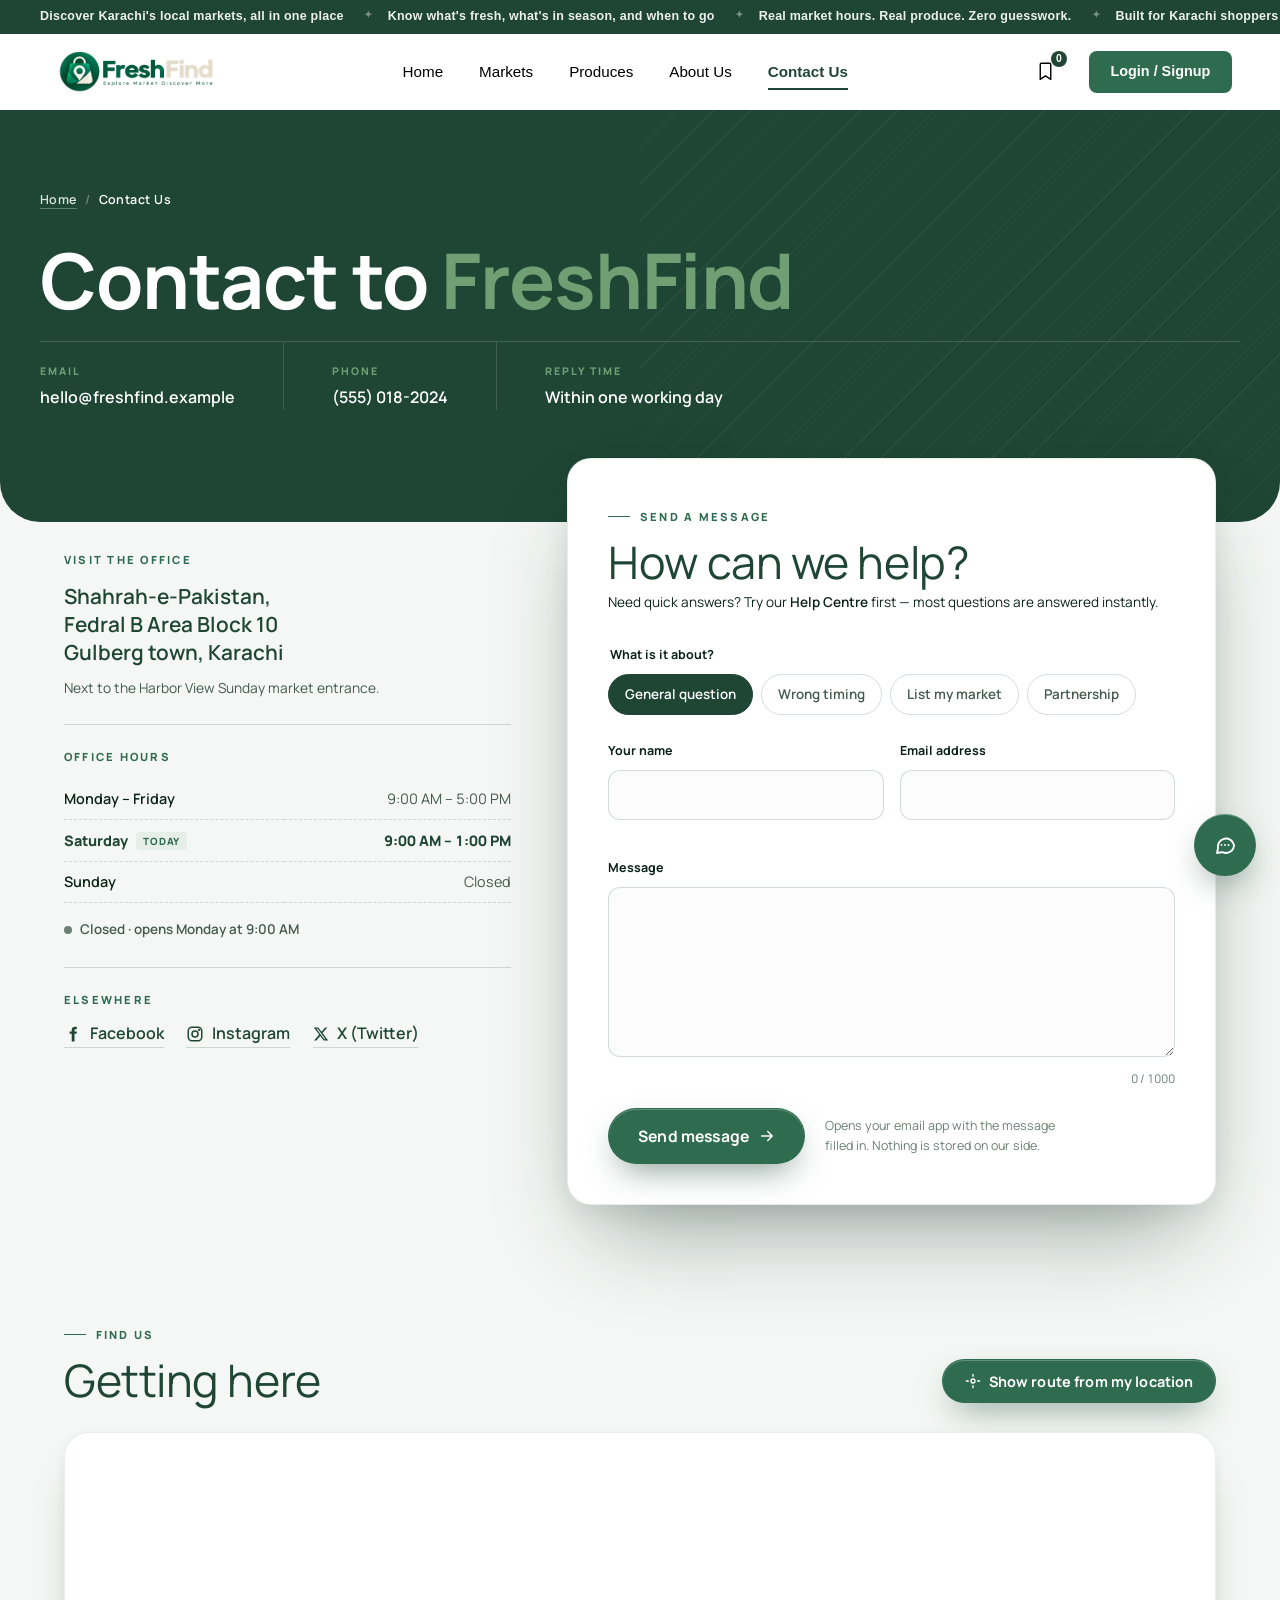
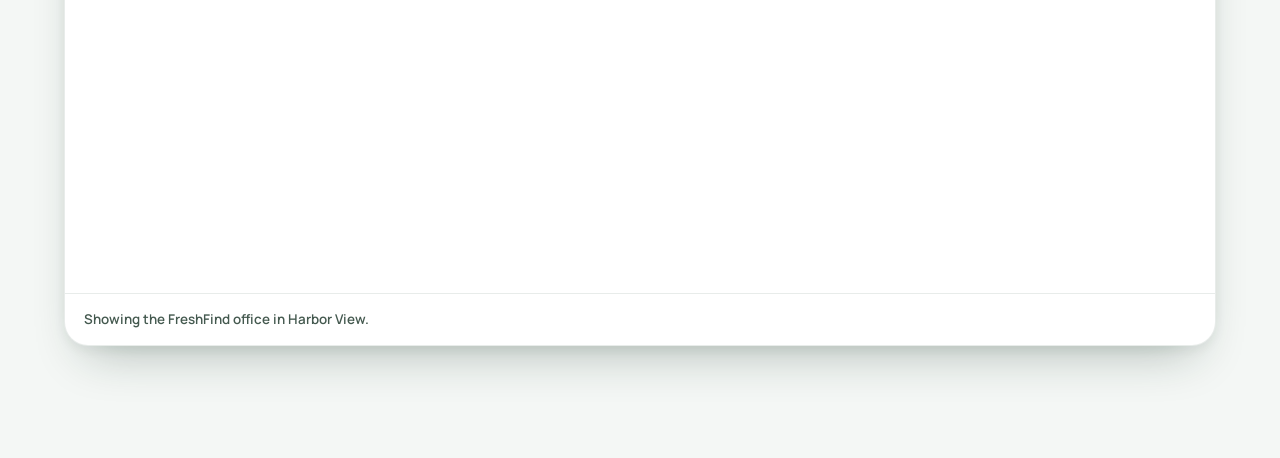
==== commit 4e74dbd1: "more pages" ====
--- a/contact.html
+++ b/contact.html
@@ -127,6 +127,7 @@
         <div class="form-card-head">
           <span class="step-label">Send a message</span>
           <h2>How can we help?</h2>
+          <p style="font-size:.85rem;color:var(--c-ink3);margin-top:.4rem;">Need quick answers? Try our <a href="help.html" style="color:var(--c-primary);font-weight:600;">Help Centre</a> first — most questions are answered instantly.</p>
         </div>
 
         <form id="contactForm" novalidate>
